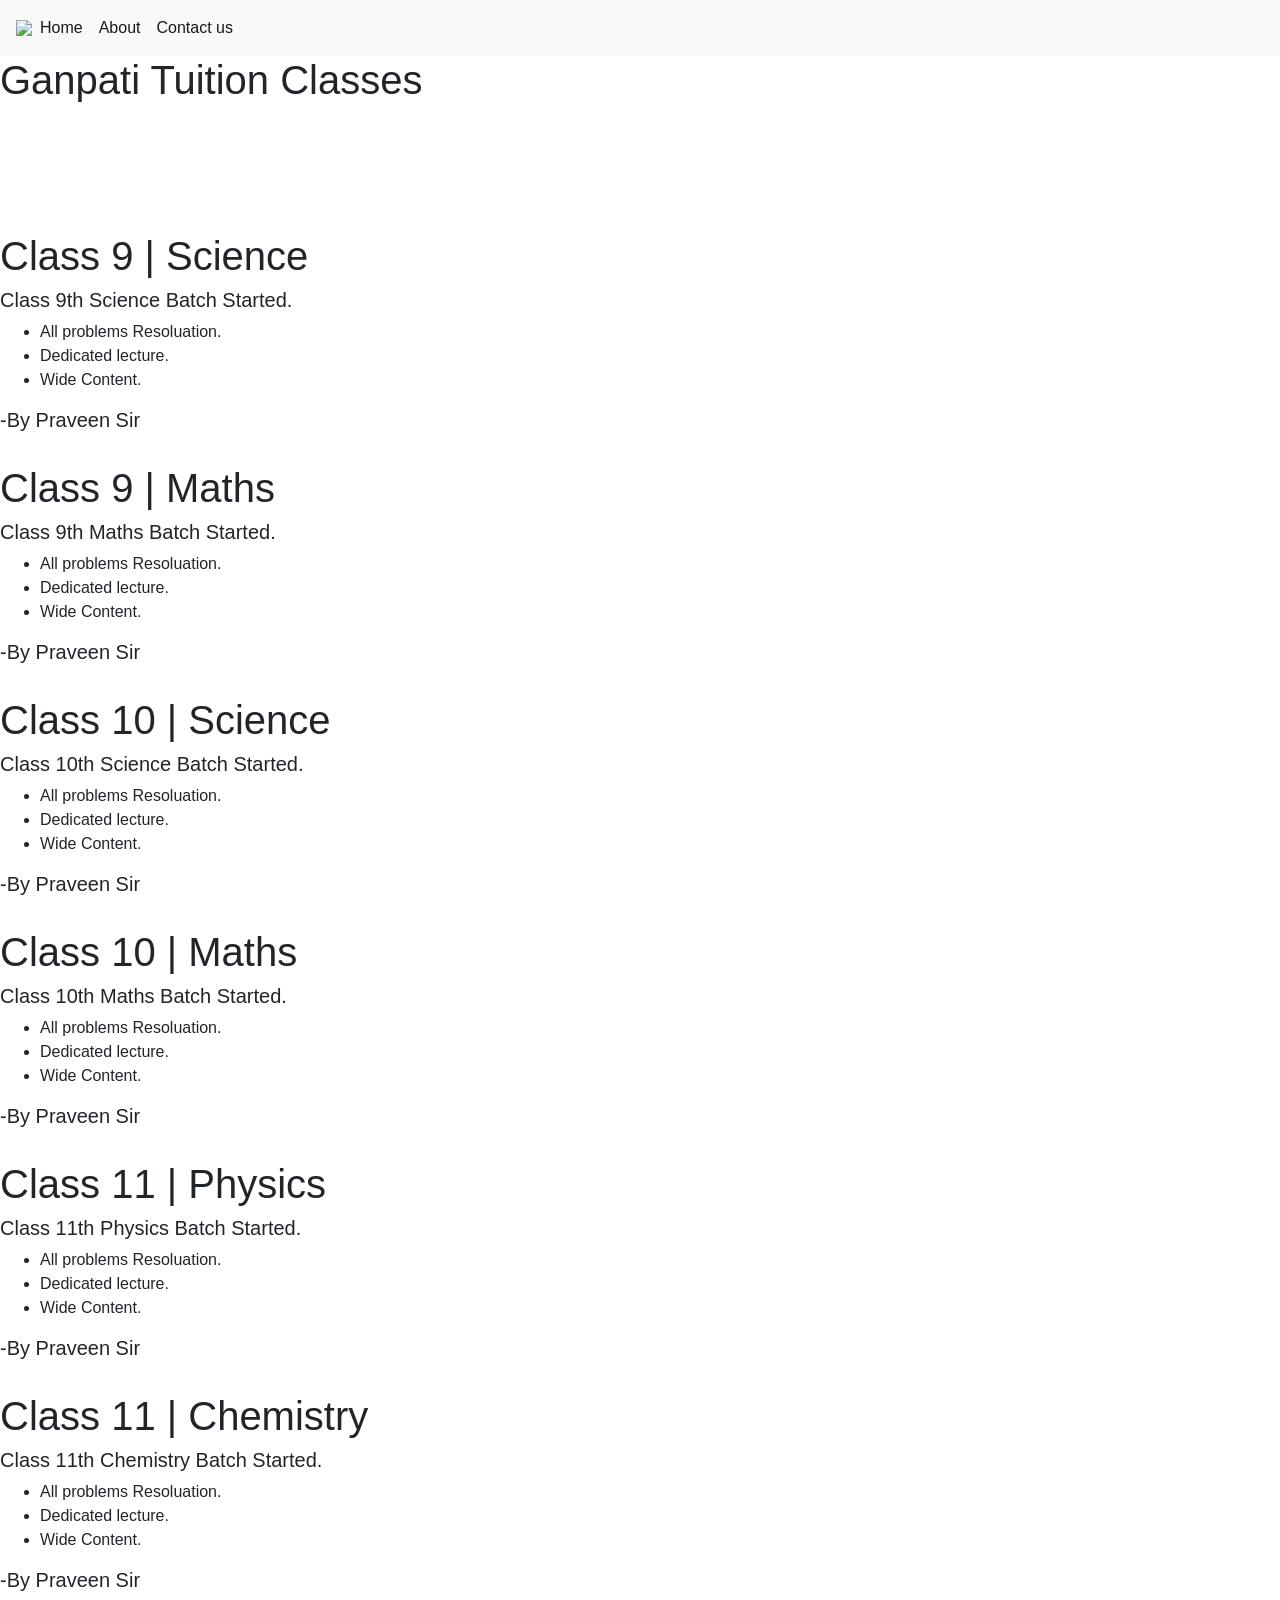
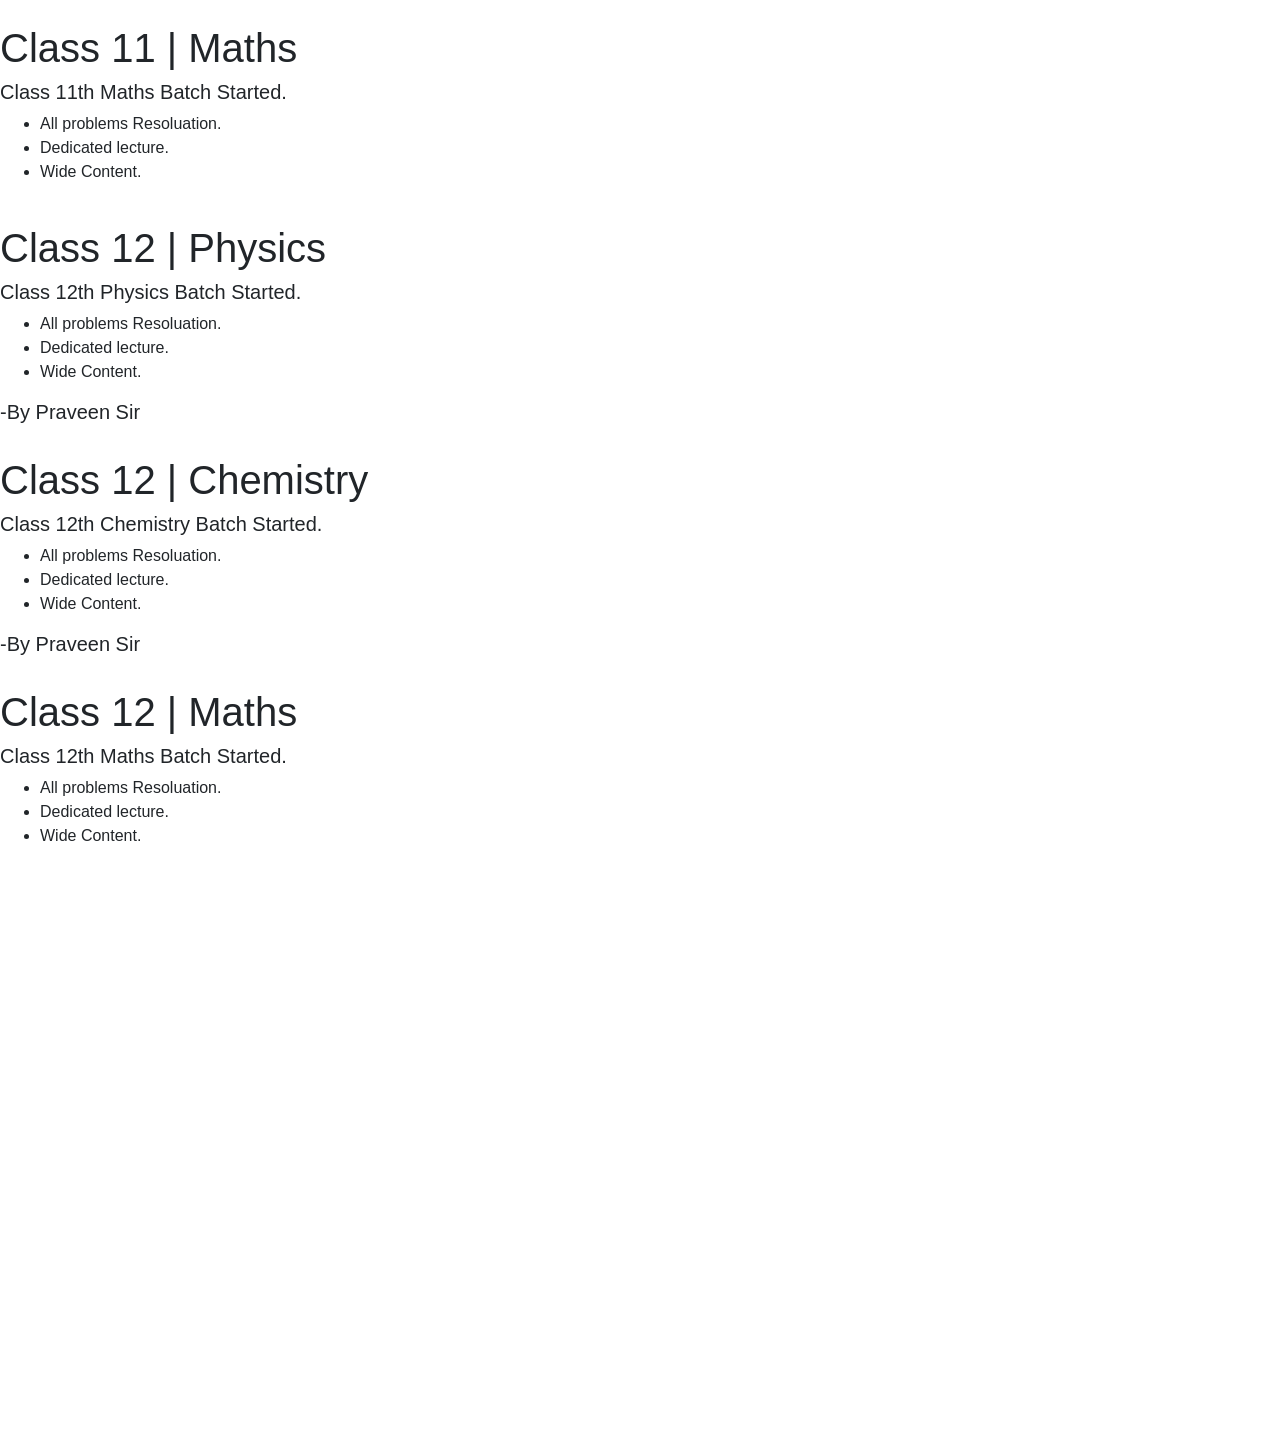
==== index.html @ 8616e1a4 "Create index.html Ganpati tuition classes website" ====
<!DOCTYPE html>
<html lang="en">

<head>
  <meta charset="UTF-8">
  <meta name="viewport" content="width=device-width, initial-scale=1.0">
  <title>Ganpati Tution Classes | Education Hub</title>
  <link rel="stylesheet" href="https://cdn.jsdelivr.net/npm/bootstrap@4.0.0/dist/css/bootstrap.min.css"
    integrity="sha384-Gn5384xqQ1aoWXA+058RXPxPg6fy4IWvTNh0E263XmFcJlSAwiGgFAW/dAiS6JXm" crossorigin="anonymous">
  <link rel="stylesheet" href="/css/index.css">

</head>

<body>
  <section>

    <nav class="navbar navbar-expand-lg navbar-light bg-light">
      <img id="logo" src="/images/logo.png">


      <div class="collapse navbar-collapse" id="navbarSupportedContent">
        <ul class="navbar-nav mr-auto">
          <li class="nav-item active ">
            <a class="nav-link" href="index.html">Home <span class="sr-only">(current)</span></a>
          </li>
          <li class="nav-item active">
            <a class="nav-link" href="index.html">About <span class="sr-only">(current)</span></a>
          </li>
          <li class="nav-item active">
            <a class="nav-link" href="index.html">Contact us <span class="sr-only">(current)</span></a>
          </li>
        </ul>


      </div>
    </nav>










    <section>

      <div class="post-container ">

        <div class="tut-post-container flex">
          
          <div class="tut-post-heading">
            <h1>Ganpati Tuition Classes</h1>
          </div>
        </div>

        <div class="tut-png-container flex">

          <div class="png">
            <img src="../images/tut-p4.png" alt="">
          </div>

          <div class="png">
            <img src="../images/tut-p2.png" alt="">
          </div>
          <div class="png">
            <img src="../images/tut-p3.png" alt="">
          </div>
          <div class="png">
            <img src="../images/tut-p4.png" alt="">
          </div>

        </div>


      </div>


    </section>










    <div>


      <section>

        <div class="Course-container">
          <div class="course-scroll">
            <div class="course">
              <div class="course-logo-container">
                <img class="course-logo" src="/images/9sci.png" alt="">
              </div>
              <div class="course-content-container">
                <div class="course-head">
                  <h1> Class 9 | Science</h1>
                </div>

                <div class="course-content">
                  <h5> Class 9th Science Batch Started. </h5>
                  <ul>
                    <li>All problems Resoluation. </li>
                    <li>Dedicated lecture.</li>
                    <li>Wide Content.</li>
                  </ul>
                  <h5>-By Praveen Sir</h5>
                </div>
              </div>

            </div>
            <div class="course">
              <div class="course-logo-container">
                <img class="course-logo" src="/images/math.png" alt="">
              </div>
              <div class="course-content-container">
                <div class="course-head">
                  <h1> Class 9 | Maths</h1>
                </div>

                <div class="course-content">
                  <h5> Class 9th Maths Batch Started. </h5>
                  <ul>
                    <li>All problems Resoluation. </li>
                    <li>Dedicated lecture.</li>
                    <li>Wide Content.</li>
                  </ul>
                  <h5>-By Praveen Sir</h5>
                </div>
              </div>
            </div>
            <div class="course">
              <div class="course-logo-container">
                <img class="course-logo" src="/images/9sci.png" alt="">
              </div>
              <div class="course-content-container">
                <div class="course-head">
                  <h1> Class 10 | Science</h1>
                </div>

                <div class="course-content">
                  <h5> Class 10th Science Batch Started. </h5>
                  <ul>
                    <li>All problems Resoluation. </li>
                    <li>Dedicated lecture.</li>
                    <li>Wide Content.</li>
                  </ul>
                  <h5>-By Praveen Sir</h5>
                </div>
              </div>
            </div>
            <div class="course">
              <div class="course-logo-container">
                <img class="course-logo" src="/images/math.png" alt="">
              </div>
              <div class="course-content-container">
                <div class="course-head">
                  <h1> Class 10 | Maths</h1>
                </div>

                <div class="course-content">
                  <h5> Class 10th Maths Batch Started. </h5>
                  <ul>
                    <li>All problems Resoluation. </li>
                    <li>Dedicated lecture.</li>
                    <li>Wide Content.</li>
                  </ul>
                  <h5>-By Praveen Sir</h5>
                </div>
              </div>
            </div>
            <div class="course">
              <div class="course-logo-container">
                <img class="course-logo" src="/images/phy.png" alt="">
              </div>
              <div class="course-content-container">
                <div class="course-head">
                  <h1> Class 11 | Physics</h1>
                </div>

                <div class="course-content">
                  <h5> Class 11th Physics Batch Started. </h5>
                  <ul>
                    <li>All problems Resoluation. </li>
                    <li>Dedicated lecture.</li>
                    <li>Wide Content.</li>
                  </ul>
                  <h5>-By Praveen Sir</h5>
                </div>
              </div>
            </div>
            <div class="course">
              <div class="course-logo-container">
                <img class="course-logo" src="/images/che.png" alt="">
              </div>
              <div class="course-content-container">
                <div class="course-head">
                  <h1> Class 11 | Chemistry</h1>
                </div>

                <div class="course-content">
                  <h5> Class 11th Chemistry Batch Started. </h5>
                  <ul>
                    <li>All problems Resoluation. </li>
                    <li>Dedicated lecture.</li>
                    <li>Wide Content.</li>
                  </ul>
                  <h5>-By Praveen Sir</h5>
                </div>
              </div>
            </div>
            <div class="course">
              <div class="course-logo-container">
                <img class="course-logo" src="/images/math.png" alt="">
              </div>
              <div class="course-content-container">
                <div class="course-head">
                  <h1> Class 11 | Maths</h1>
                </div>

                <div class="course-content">
                  <h5> Class 11th Maths Batch Started. </h5>
                  <ul>
                    <li>All problems Resoluation. </li>
                    <li>Dedicated lecture.</li>
                    <li>Wide Content.</li>
                  </ul>
                </div>
              </div>
            </div>
            <div class="course">
              <div class="course-logo-container">
                <img class="course-logo" src="/images/phy.png" alt="">
              </div>
              <div class="course-content-container">
                <div class="course-head">
                  <h1> Class 12 | Physics</h1>
                </div>

                <div class="course-content">
                  <h5> Class 12th Physics Batch Started. </h5>
                  <ul>
                    <li>All problems Resoluation. </li>
                    <li>Dedicated lecture.</li>
                    <li>Wide Content.</li>
                  </ul>
                  <h5>-By Praveen Sir</h5>
                </div>
              </div>
            </div>
            <div class="course">
              <div class="course-logo-container">
                <img class="course-logo" src="/images/che.png" alt="">
              </div>
              <div class="course-content-container">
                <div class="course-head">
                  <h1> Class 12 | Chemistry</h1>
                </div>

                <div class="course-content">
                  <h5> Class 12th Chemistry Batch Started. </h5>
                  <ul>
                    <li>All problems Resoluation. </li>
                    <li>Dedicated lecture.</li>
                    <li>Wide Content.</li>
                  </ul>
                  <h5>-By Praveen Sir</h5>
                </div>
              </div>
            </div>
            <div class="course">
              <div class="course-logo-container">
                <img class="course-logo" src="/images/math.png" alt="">
              </div>
              <div class="course-content-container">
                <div class="course-head">
                  <h1> Class 12 | Maths</h1>
                </div>

                <div class="course-content">
                  <h5> Class 12th Maths Batch Started. </h5>
                  <ul>
                    <li>All problems Resoluation. </li>
                    <li>Dedicated lecture.</li>
                    <li>Wide Content.</li>

                  </ul>
                </div>
              </div>
            </div>
          </div>
        </div>


    </div>


  </section>


  <section>
    <div class="Course-container">
      <iframe
        src="https://www.google.com/maps/embed?pb=!1m14!1m12!1m3!1d342.1554115849545!2d77.5441188988004!3d29.769930649371236!2m3!1f0!2f0!3f0!3m2!1i1024!2i768!4f13.1!5e1!3m2!1sen!2sin!4v1714476864567!5m2!1sen!2sin"
        style="border:0; width: 60vw; height: 45vw; margin: auto;" allowfullscreen="" loading="lazy"
        referrerpolicy="no-referrer-when-downgrade"></iframe>
    </div>
  </section>


</body>

</html>
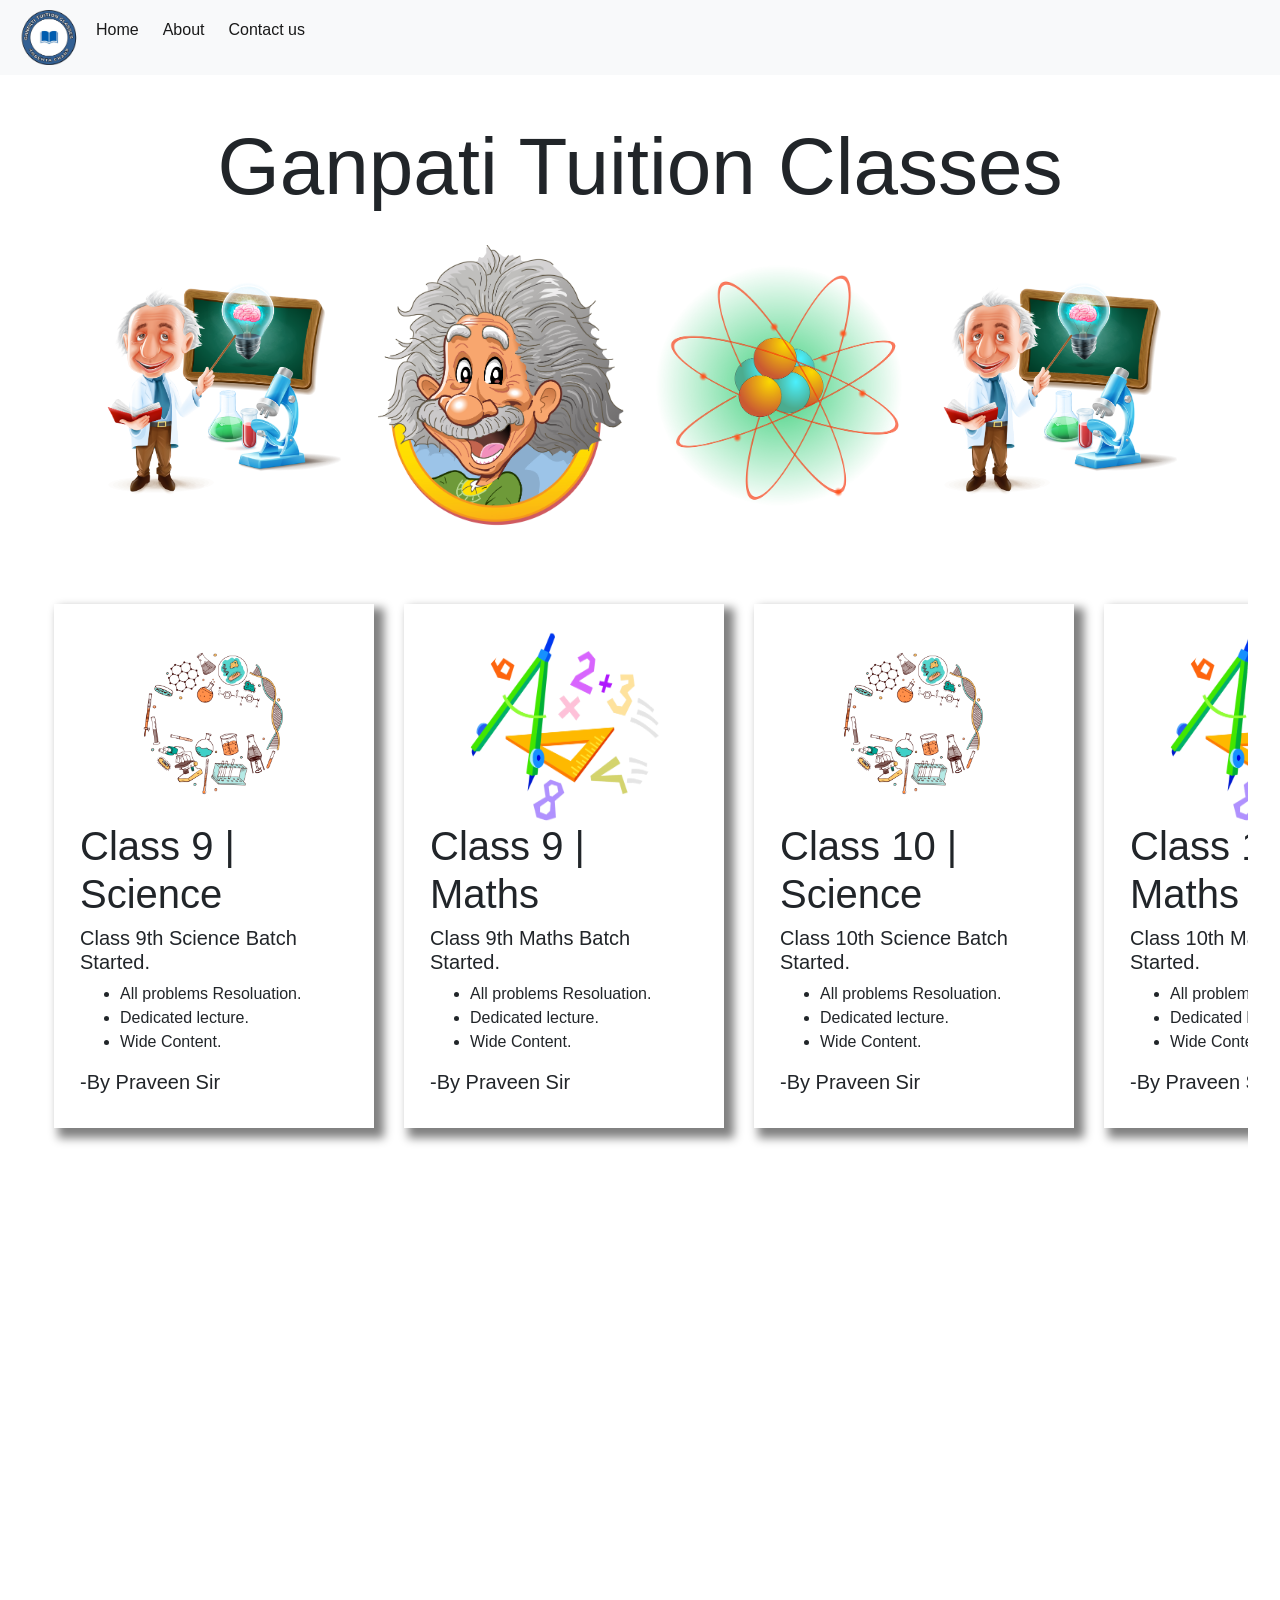
==== commit 0c9ca811: "Update index.html" ====
--- a/index.html
+++ b/index.html
@@ -15,11 +15,17 @@
   <section>
 
     <nav class="navbar navbar-expand-lg navbar-light bg-light">
-      <img id="logo" src="/images/logo.png">
+      
 
 
       <div class="collapse navbar-collapse" id="navbarSupportedContent">
         <ul class="navbar-nav mr-auto">
+
+    <li class="nav-item active ">
+<img id="logo" src="/images/logo.png">
+          </li>
+          
+          
           <li class="nav-item active ">
             <a class="nav-link" href="index.html">Home <span class="sr-only">(current)</span></a>
           </li>
--- a/css/index.css
+++ b/css/index.css
@@ -0,0 +1,130 @@
+#logo {
+
+    width: 60px;
+ 
+
+}
+
+.flex{
+    display: flex;
+}
+.nav-item {
+
+    margin: 2px 4px;
+   }
+
+.nav-link {
+    margin: 0;
+   
+}
+
+.nav-item:hover {
+    background-color: rgb(236, 233, 233);
+    border-radius: 8px;
+    box-shadow: 5px 2px 2px 2px rgb(212, 212, 212);
+    margin: 2px;
+    border-radius: 10px;
+    height: auto;
+
+
+}
+
+
+
+.Course-container {
+    display: flex;
+    margin: auto;
+    padding: 7px;
+    width: 95vw;
+   
+    overflow-x: hidden;
+    user-select: none;
+    box-shadow:  15px 0px 10px #ffffff;
+}
+.course {
+ 
+ 
+    min-width: 320px;
+    padding: 26px;
+    box-shadow: 7px 7px 9px 3px grey;
+    margin: 15px;
+    user-select: none;
+}
+.course-logo-container {
+   
+    display: flex;
+}
+.course-logo {
+    width: 12em;
+    
+    
+    border-radius: 50%;
+    height: 12em;
+    position: relative;
+    margin: auto;
+ 
+    align-items: center;
+
+
+}
+
+@keyframes scroll {
+	0% { transform: translateX(0); }
+    
+	100% { transform: translateX(calc(-250px * 8))}
+}
+.course-scroll {
+    animation: scroll 40s linear infinite ;
+    display: flex;
+    width: calc(250px * 14);
+}
+
+.post-container{
+    margin: 2.5vw auto;
+    padding: 7px 5px;
+    flex-direction: column;
+
+
+
+}
+
+
+.tut-post-container{
+
+    align-items: center;
+justify-content: center;  
+
+}
+.tut-post-heading{
+    
+    margin: 5px auto;
+      
+}
+.tut-post-heading h1 {
+     font-size:5em;   
+    
+}
+.tut-png-container{
+
+    width: 95vw;
+    overflow: hidden;
+    margin: auto;
+    align-items: center;
+    justify-content: center;
+   
+}
+.tut-png-sub-container{
+    width: fit-content;
+    margin: auto;
+}
+.png {
+   
+    margin: 0.5vw;
+    padding: 5px;
+}
+.png img{
+
+  
+    width: 20vw;
+    padding: 5px;
+}
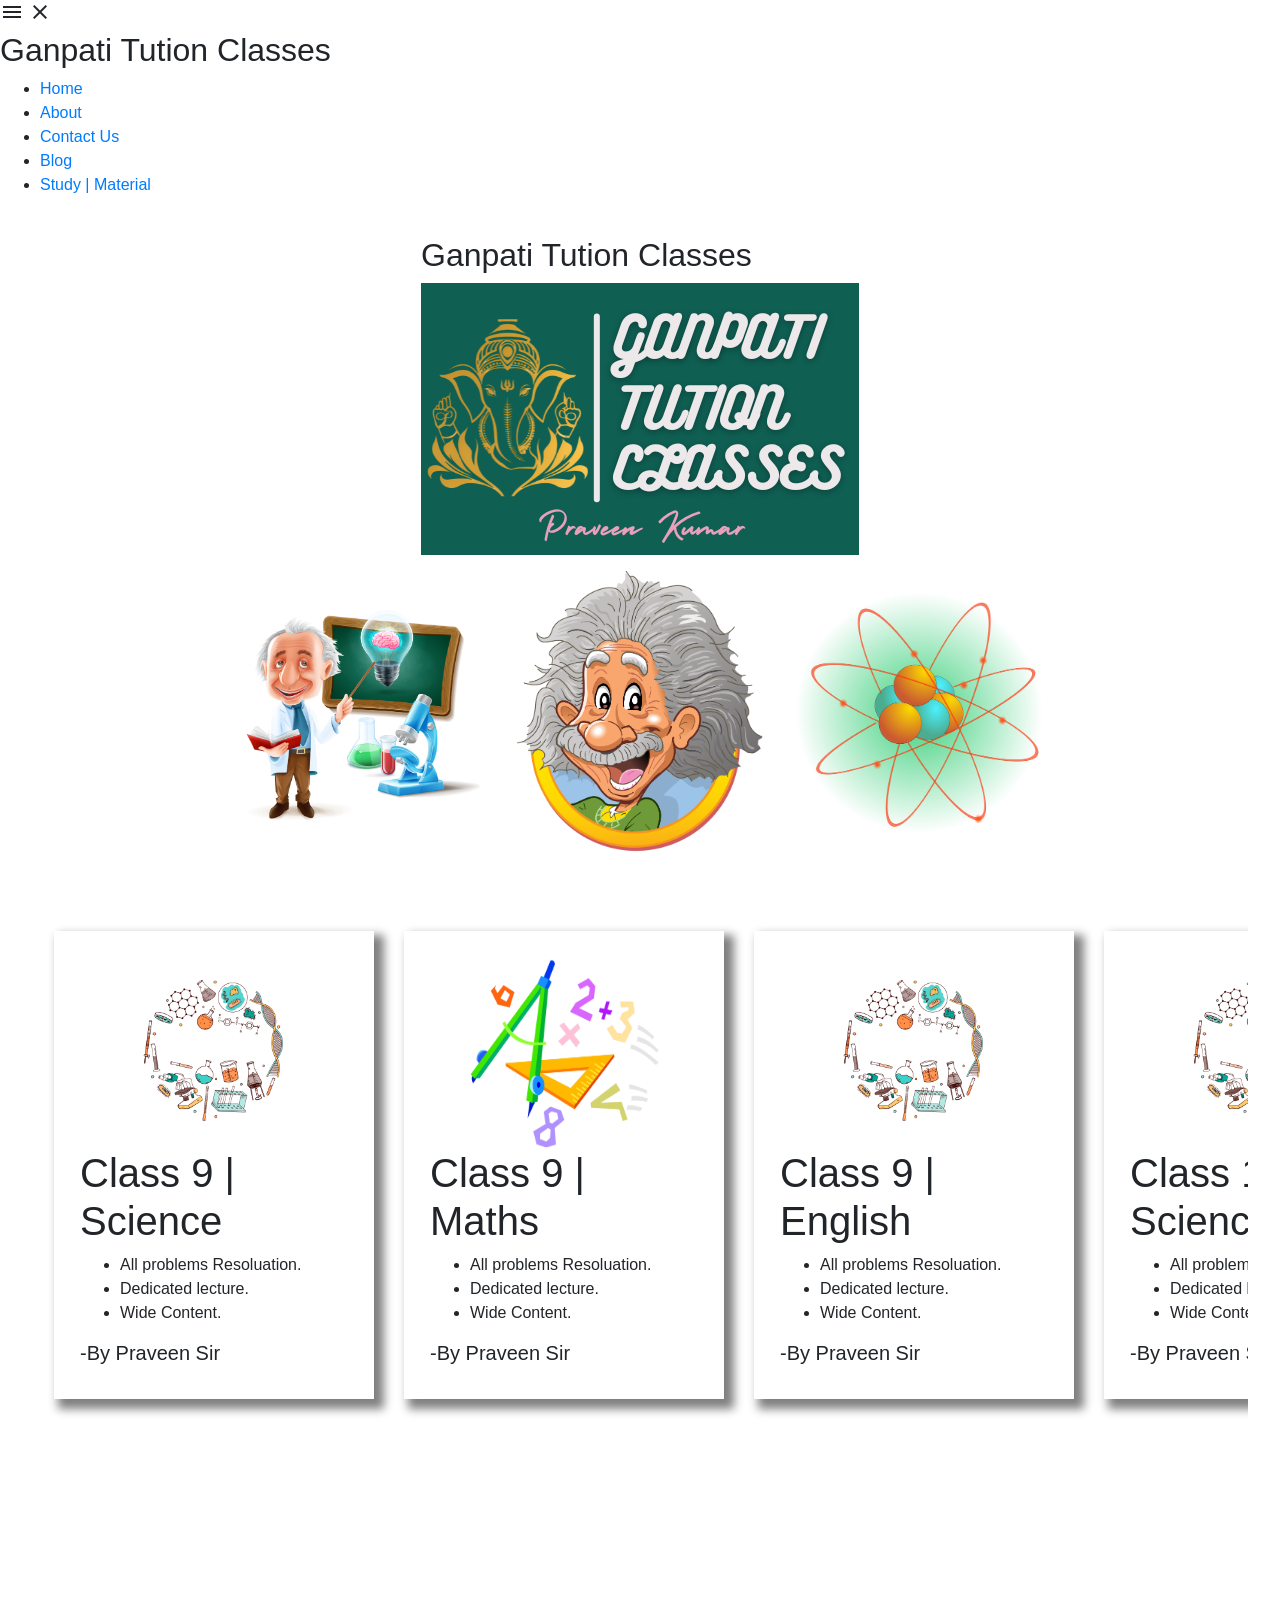
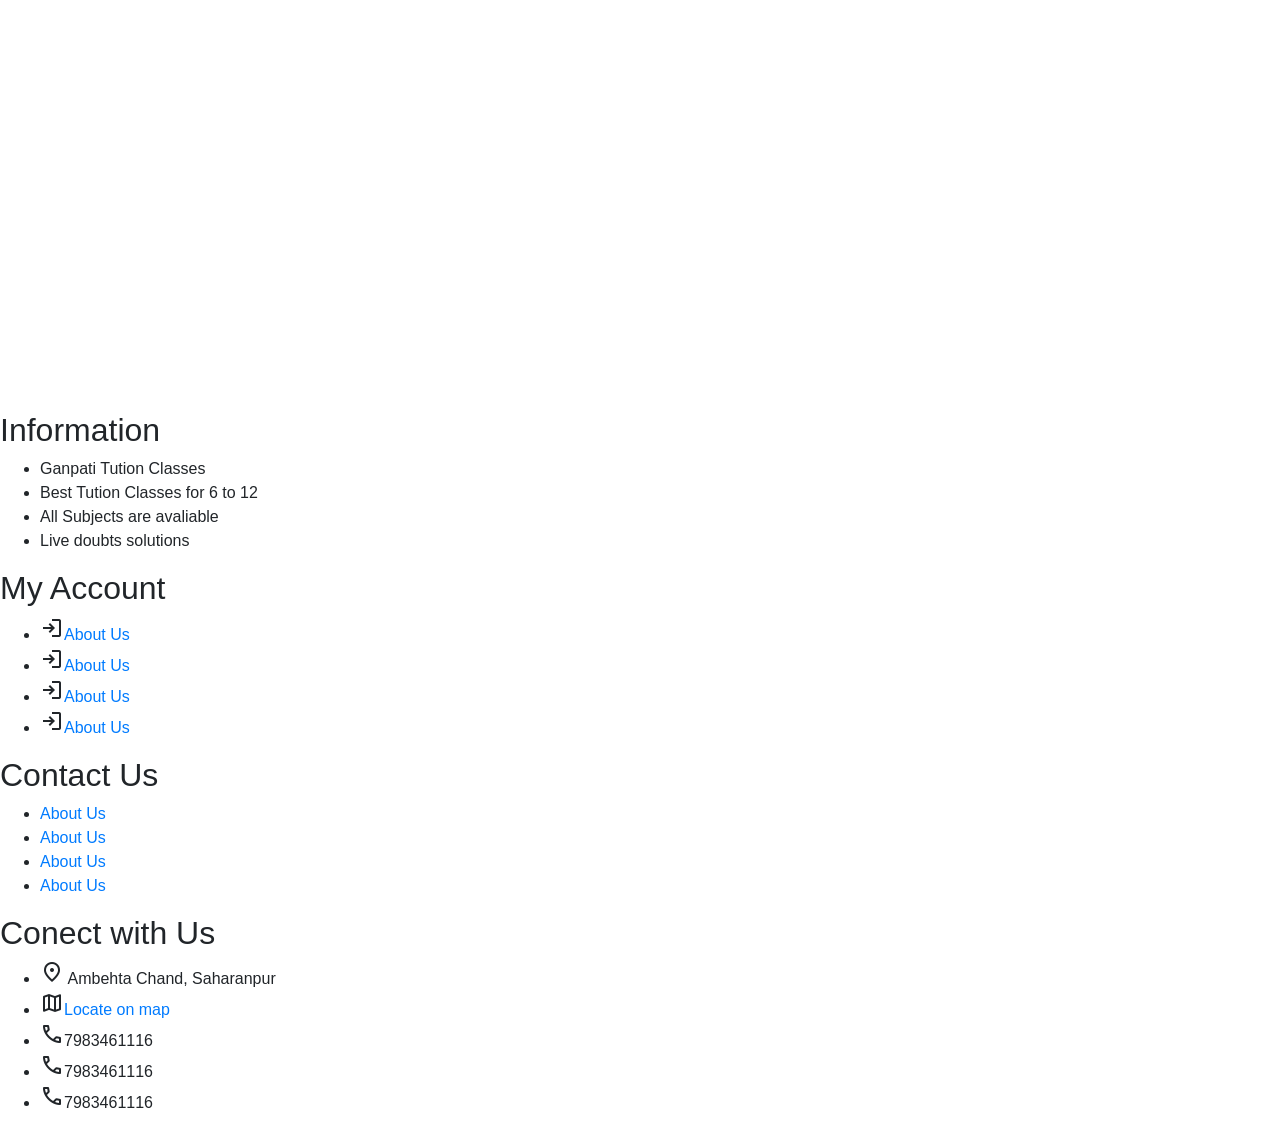
==== commit c86b75d5: "Update index.html" ====
--- a/index.html
+++ b/index.html
@@ -7,320 +7,480 @@
   <title>Ganpati Tution Classes | Education Hub</title>
   <link rel="stylesheet" href="https://cdn.jsdelivr.net/npm/bootstrap@4.0.0/dist/css/bootstrap.min.css"
     integrity="sha384-Gn5384xqQ1aoWXA+058RXPxPg6fy4IWvTNh0E263XmFcJlSAwiGgFAW/dAiS6JXm" crossorigin="anonymous">
+  <link href="https://fonts.googleapis.com/css2?family=Material+Symbols+Outlined" rel="stylesheet" />
+  <link rel="preconnect" href="https://fonts.googleapis.com">
+  <link rel="preconnect" href="https://fonts.gstatic.com" crossorigin>
+  <link
+    href="https://fonts.googleapis.com/css2?family=Merriweather:ital,wght@0,300;0,400;0,700;0,900;1,300;1,400;1,700;1,900&display=swap"
+    rel="stylesheet">
   <link rel="stylesheet" href="/css/index.css">
 
 </head>
 
 <body>
+
+
+
   <section>
-
-    <nav class="navbar navbar-expand-lg navbar-light bg-light">
-      
-
-
-      <div class="collapse navbar-collapse" id="navbarSupportedContent">
-        <ul class="navbar-nav mr-auto">
-
-    <li class="nav-item active ">
-<img id="logo" src="/images/logo.png">
-          </li>
-          
-          
-          <li class="nav-item active ">
-            <a class="nav-link" href="index.html">Home <span class="sr-only">(current)</span></a>
-          </li>
-          <li class="nav-item active">
-            <a class="nav-link" href="index.html">About <span class="sr-only">(current)</span></a>
-          </li>
-          <li class="nav-item active">
-            <a class="nav-link" href="index.html">Contact us <span class="sr-only">(current)</span></a>
-          </li>
+    <span class="material-symbols-outlined" id="menu-btn" onclick="menu_btn_action()"> menu </span>
+    <span class="material-symbols-outlined" id="close-btn" onclick="close_btn_action()"> close </span>
+
+    <nav id="nav-bar">
+      <div id="upper-nav">
+        <h2> Ganpati Tution Classes </h2>
+      </div>
+      <div id="lower-nav">
+        <ul class="nav-list">
+          <li class="li"><a href="#"> Home </a> </li>
+          <li class="li"><a href="Main.html"> About</a> </li>
+          <li class="li"><a href="Main.html"> Contact Us</a> </li>
+          <li class="li"><a href="../php files/login.php"> Blog</a> </li>
+          <li class="li"><a href="../php files/registration.php"> Study | Material</a> </li>
         </ul>
-
-
-      </div>
+      </div>
+
     </nav>
-
-
-
-
-
-
-
-
-
-
-    <section>
-
-      <div class="post-container ">
-
-        <div class="tut-post-container flex">
-          
-          <div class="tut-post-heading">
-            <h1>Ganpati Tuition Classes</h1>
-          </div>
-        </div>
-
-        <div class="tut-png-container flex">
-
-          <div class="png">
-            <img src="../images/tut-p4.png" alt="">
-          </div>
-
-          <div class="png">
-            <img src="../images/tut-p2.png" alt="">
-          </div>
-          <div class="png">
-            <img src="../images/tut-p3.png" alt="">
-          </div>
-          <div class="png">
-            <img src="../images/tut-p4.png" alt="">
-          </div>
-
-        </div>
-
-
-      </div>
-
-
-    </section>
-
-
-
-
-
-
-
-
-
-
-    <div>
-
-
-      <section>
-
-        <div class="Course-container">
-          <div class="course-scroll">
-            <div class="course">
-              <div class="course-logo-container">
-                <img class="course-logo" src="/images/9sci.png" alt="">
-              </div>
-              <div class="course-content-container">
-                <div class="course-head">
-                  <h1> Class 9 | Science</h1>
-                </div>
-
-                <div class="course-content">
-                  <h5> Class 9th Science Batch Started. </h5>
-                  <ul>
-                    <li>All problems Resoluation. </li>
-                    <li>Dedicated lecture.</li>
-                    <li>Wide Content.</li>
-                  </ul>
-                  <h5>-By Praveen Sir</h5>
-                </div>
-              </div>
-
-            </div>
-            <div class="course">
-              <div class="course-logo-container">
-                <img class="course-logo" src="/images/math.png" alt="">
-              </div>
-              <div class="course-content-container">
-                <div class="course-head">
-                  <h1> Class 9 | Maths</h1>
-                </div>
-
-                <div class="course-content">
-                  <h5> Class 9th Maths Batch Started. </h5>
-                  <ul>
-                    <li>All problems Resoluation. </li>
-                    <li>Dedicated lecture.</li>
-                    <li>Wide Content.</li>
-                  </ul>
-                  <h5>-By Praveen Sir</h5>
-                </div>
-              </div>
-            </div>
-            <div class="course">
-              <div class="course-logo-container">
-                <img class="course-logo" src="/images/9sci.png" alt="">
-              </div>
-              <div class="course-content-container">
-                <div class="course-head">
-                  <h1> Class 10 | Science</h1>
-                </div>
-
-                <div class="course-content">
-                  <h5> Class 10th Science Batch Started. </h5>
-                  <ul>
-                    <li>All problems Resoluation. </li>
-                    <li>Dedicated lecture.</li>
-                    <li>Wide Content.</li>
-                  </ul>
-                  <h5>-By Praveen Sir</h5>
-                </div>
-              </div>
-            </div>
-            <div class="course">
-              <div class="course-logo-container">
-                <img class="course-logo" src="/images/math.png" alt="">
-              </div>
-              <div class="course-content-container">
-                <div class="course-head">
-                  <h1> Class 10 | Maths</h1>
-                </div>
-
-                <div class="course-content">
-                  <h5> Class 10th Maths Batch Started. </h5>
-                  <ul>
-                    <li>All problems Resoluation. </li>
-                    <li>Dedicated lecture.</li>
-                    <li>Wide Content.</li>
-                  </ul>
-                  <h5>-By Praveen Sir</h5>
-                </div>
-              </div>
-            </div>
-            <div class="course">
-              <div class="course-logo-container">
-                <img class="course-logo" src="/images/phy.png" alt="">
-              </div>
-              <div class="course-content-container">
-                <div class="course-head">
-                  <h1> Class 11 | Physics</h1>
-                </div>
-
-                <div class="course-content">
-                  <h5> Class 11th Physics Batch Started. </h5>
-                  <ul>
-                    <li>All problems Resoluation. </li>
-                    <li>Dedicated lecture.</li>
-                    <li>Wide Content.</li>
-                  </ul>
-                  <h5>-By Praveen Sir</h5>
-                </div>
-              </div>
-            </div>
-            <div class="course">
-              <div class="course-logo-container">
-                <img class="course-logo" src="/images/che.png" alt="">
-              </div>
-              <div class="course-content-container">
-                <div class="course-head">
-                  <h1> Class 11 | Chemistry</h1>
-                </div>
-
-                <div class="course-content">
-                  <h5> Class 11th Chemistry Batch Started. </h5>
-                  <ul>
-                    <li>All problems Resoluation. </li>
-                    <li>Dedicated lecture.</li>
-                    <li>Wide Content.</li>
-                  </ul>
-                  <h5>-By Praveen Sir</h5>
-                </div>
-              </div>
-            </div>
-            <div class="course">
-              <div class="course-logo-container">
-                <img class="course-logo" src="/images/math.png" alt="">
-              </div>
-              <div class="course-content-container">
-                <div class="course-head">
-                  <h1> Class 11 | Maths</h1>
-                </div>
-
-                <div class="course-content">
-                  <h5> Class 11th Maths Batch Started. </h5>
-                  <ul>
-                    <li>All problems Resoluation. </li>
-                    <li>Dedicated lecture.</li>
-                    <li>Wide Content.</li>
-                  </ul>
-                </div>
-              </div>
-            </div>
-            <div class="course">
-              <div class="course-logo-container">
-                <img class="course-logo" src="/images/phy.png" alt="">
-              </div>
-              <div class="course-content-container">
-                <div class="course-head">
-                  <h1> Class 12 | Physics</h1>
-                </div>
-
-                <div class="course-content">
-                  <h5> Class 12th Physics Batch Started. </h5>
-                  <ul>
-                    <li>All problems Resoluation. </li>
-                    <li>Dedicated lecture.</li>
-                    <li>Wide Content.</li>
-                  </ul>
-                  <h5>-By Praveen Sir</h5>
-                </div>
-              </div>
-            </div>
-            <div class="course">
-              <div class="course-logo-container">
-                <img class="course-logo" src="/images/che.png" alt="">
-              </div>
-              <div class="course-content-container">
-                <div class="course-head">
-                  <h1> Class 12 | Chemistry</h1>
-                </div>
-
-                <div class="course-content">
-                  <h5> Class 12th Chemistry Batch Started. </h5>
-                  <ul>
-                    <li>All problems Resoluation. </li>
-                    <li>Dedicated lecture.</li>
-                    <li>Wide Content.</li>
-                  </ul>
-                  <h5>-By Praveen Sir</h5>
-                </div>
-              </div>
-            </div>
-            <div class="course">
-              <div class="course-logo-container">
-                <img class="course-logo" src="/images/math.png" alt="">
-              </div>
-              <div class="course-content-container">
-                <div class="course-head">
-                  <h1> Class 12 | Maths</h1>
-                </div>
-
-                <div class="course-content">
-                  <h5> Class 12th Maths Batch Started. </h5>
-                  <ul>
-                    <li>All problems Resoluation. </li>
-                    <li>Dedicated lecture.</li>
-                    <li>Wide Content.</li>
-
-                  </ul>
-                </div>
-              </div>
-            </div>
-          </div>
-        </div>
+  </section>
+
+
+  <section>
+
+    <div class="post-container ">
+
+      <div class="tut-post-container flex">
+
+        <div id="ban-heading">
+          <h2>Ganpati Tution Classes</h2>
+          <img src="images/gtcl.png" alt="">
+
+        </div>
+
+      </div>
+
+      <div class="tut-png-container flex">
+
+        <div class="png">
+          <img src="../images/tut-p4.png" alt="">
+        </div>
+
+        <div class="png">
+          <img src="../images/tut-p2.png" alt="">
+        </div>
+        <div class="png">
+          <img src="../images/tut-p3.png" alt="">
+        </div>
+
+
+      </div>
 
 
     </div>
 
 
   </section>
+
+
+
+
+
+
+  <section>
+
+    <div class="Course-container">
+      <div class="course-scroll">
+        <div class="course">
+          <div class="course-logo-container">
+            <img class="course-logo" src="/images/9sci.png" alt="">
+          </div>
+          <div class="course-content-container">
+            <div class="course-head">
+              <h1> Class 9 | Science</h1>
+            </div>
+
+            <div class="course-content">
+              
+              <ul class="course-topic-list">
+                <li>All problems Resoluation. </li>
+                <li>Dedicated lecture.</li>
+                <li>Wide Content.</li>
+              </ul>
+              <h5>-By Praveen Sir</h5>
+            </div>
+          </div>
+
+        </div>
+        <div class="course">
+          <div class="course-logo-container">
+            <img class="course-logo" src="/images/math.png" alt="">
+          </div>
+          <div class="course-content-container">
+            <div class="course-head">
+              <h1> Class 9 | Maths</h1>
+            </div>
+
+            <div class="course-content">
+              
+              <ul class="course-topic-list">
+                <li>All problems Resoluation. </li>
+                <li>Dedicated lecture.</li>
+                <li>Wide Content.</li>
+              </ul>
+              <h5>-By Praveen Sir</h5>
+            </div>
+          </div>
+        </div>
+        <div class="course">
+          <div class="course-logo-container">
+            <img class="course-logo" src="/images/9sci.png" alt="">
+          </div>
+          <div class="course-content-container">
+            <div class="course-head">
+              <h1> Class 9 | English</h1>
+            </div>
+
+            <div class="course-content">
+              
+              <ul class="course-topic-list">
+                <li>All problems Resoluation. </li>
+                <li>Dedicated lecture.</li>
+                <li>Wide Content.</li>
+              </ul>
+              <h5>-By Praveen Sir</h5>
+            </div>
+          </div>
+
+        </div>
+        <div class="course">
+          <div class="course-logo-container">
+            <img class="course-logo" src="/images/9sci.png" alt="">
+          </div>
+          <div class="course-content-container">
+            <div class="course-head">
+              <h1> Class 10 | Science</h1>
+            </div>
+
+            <div class="course-content">
+              
+              <ul class="course-topic-list">
+                <li>All problems Resoluation. </li>
+                <li>Dedicated lecture.</li>
+                <li>Wide Content.</li>
+              </ul>
+              <h5>-By Praveen Sir</h5>
+            </div>
+          </div>
+        </div>
+        <div class="course">
+          <div class="course-logo-container">
+            <img class="course-logo" src="/images/math.png" alt="">
+          </div>
+          <div class="course-content-container">
+            <div class="course-head">
+              <h1> Class 10 | Maths</h1>
+            </div>
+
+            <div class="course-content">
+             
+              <ul class="course-topic-list">
+                <li>All problems Resoluation. </li>
+                <li>Dedicated lecture.</li>
+                <li>Wide Content.</li>
+              </ul>
+              <h5>-By Praveen Sir</h5>
+            </div>
+          </div>
+        </div>
+        <div class="course">
+          <div class="course-logo-container">
+            <img class="course-logo" src="/images/math.png" alt="">
+          </div>
+          <div class="course-content-container">
+            <div class="course-head">
+              <h1> Class 10 | English</h1>
+            </div>
+
+            <div class="course-content">
+             
+              <ul class="course-topic-list">
+                <li>All problems Resoluation. </li>
+                <li>Dedicated lecture.</li>
+                <li>Wide Content.</li>
+              </ul>
+              <h5>-By Praveen Sir</h5>
+            </div>
+          </div>
+        </div>
+        <div class="course">
+          <div class="course-logo-container">
+            <img class="course-logo" src="/images/phy.png" alt="">
+          </div>
+          <div class="course-content-container">
+            <div class="course-head">
+              <h1> Class 11 | Physics</h1>
+            </div>
+
+            <div class="course-content">
+             
+              <ul class="course-topic-list">
+                <li>All problems Resoluation. </li>
+                <li>Dedicated lecture.</li>
+                <li>Wide Content.</li>
+              </ul>
+              <h5>-By Praveen Sir</h5>
+            </div>
+          </div>
+        </div>
+        <div class="course">
+          <div class="course-logo-container">
+            <img class="course-logo" src="/images/che.png" alt="">
+          </div>
+          <div class="course-content-container">
+            <div class="course-head">
+              <h1> Class 11 | Chemistry</h1>
+            </div>
+
+            <div class="course-content">
+            
+              <ul class="course-topic-list">
+                <li>All problems Resoluation. </li>
+                <li>Dedicated lecture.</li>
+                <li>Wide Content.</li>
+              </ul>
+              <h5>-By Praveen Sir</h5>
+            </div>
+          </div>
+        </div>
+        <div class="course">
+          <div class="course-logo-container">
+            <img class="course-logo" src="/images/math.png" alt="">
+          </div>
+          <div class="course-content-container">
+            <div class="course-head">
+              <h1> Class 11 | Maths</h1>
+            </div>
+
+            <div class="course-content">
+              
+              <ul class="course-topic-list">
+                <li>All problems Resoluation. </li>
+                <li>Dedicated lecture.</li>
+                <li>Wide Content.</li>
+              </ul>
+            </div>
+          </div>
+        </div>
+        <div class="course">
+          <div class="course-logo-container">
+            <img class="course-logo" src="/images/phy.png" alt="">
+          </div>
+          <div class="course-content-container">
+            <div class="course-head">
+              <h1> Class 12 | Physics</h1>
+            </div>
+
+            <div class="course-content">
+           
+              <ul class="course-topic-list">
+                <li>All problems Resoluation. </li>
+                <li>Dedicated lecture.</li>
+                <li>Wide Content.</li>
+              </ul>
+              <h5>-By Praveen Sir</h5>
+            </div>
+          </div>
+        </div>
+        <div class="course">
+          <div class="course-logo-container">
+            <img class="course-logo" src="/images/che.png" alt="">
+          </div>
+          <div class="course-content-container">
+            <div class="course-head">
+              <h1> Class 12 | Chemistry</h1>
+            </div>
+
+            <div class="course-content">
+             
+              <ul class="course-topic-list">
+                <li>All problems Resoluation. </li>
+                <li>Dedicated lecture.</li>
+                <li>Wide Content.</li>
+              </ul>
+              <h5>-By Praveen Sir</h5>
+            </div>
+          </div>
+        </div>        
+        <div class="course">
+          <div class="course-logo-container">
+            <img class="course-logo" src="/images/math.png" alt="">
+          </div>
+          <div class="course-content-container">
+            <div class="course-head">
+              <h1> Class 12 | Maths</h1>
+            </div>
+
+            <div class="course-content">
+           
+              <ul class="course-topic-list">
+                <li>All problems Resoluation. </li>
+                <li>Dedicated lecture.</li>
+                <li>Wide Content.</li>
+
+              </ul>
+            </div>
+          </div>
+        </div>
+      </div>
+    </div>
+
+
+  </section>
+
 
 
   <section>
     <div class="Course-container">
       <iframe
         src="https://www.google.com/maps/embed?pb=!1m14!1m12!1m3!1d342.1554115849545!2d77.5441188988004!3d29.769930649371236!2m3!1f0!2f0!3f0!3m2!1i1024!2i768!4f13.1!5e1!3m2!1sen!2sin!4v1714476864567!5m2!1sen!2sin"
-        style="border:0; width: 60vw; height: 45vw; margin: auto;" allowfullscreen="" loading="lazy"
+        style="border:0; width: 95vw; height: 45vw; margin: auto;" allowfullscreen="" loading="lazy"
         referrerpolicy="no-referrer-when-downgrade"></iframe>
     </div>
   </section>
 
 
+
+  <footer>
+    <div class="footer-container">
+
+      <div class="Sub-d">
+        <h2>Information</h2>
+        <div class="footer-desc">
+          <ul>
+            <li><span>Ganpati Tution Classes</span></li>
+            <li><span>Best Tution Classes for 6 to 12</span></li>
+            <li><span>All Subjects are avaliable</span></li>
+            <li><span>Live doubts solutions</span></li>
+
+          </ul>
+
+
+        </div>
+      </div>
+
+      <div class="Sub-d">
+        <h2>My Account</h2>
+        <div class="footer-desc">
+          <ul>
+            <li><span class="material-symbols-outlined">login</span><a href="Main.html">About Us</a></li>
+            <li><span class="material-symbols-outlined">login</span><a href="Main.html">About Us</a></li>
+            <li><span class="material-symbols-outlined">login</span><a href="Main.html">About Us</a></li>
+            <li><span class="material-symbols-outlined">login</span><a href="Main.html">About Us</a></li>
+
+          </ul>
+        </div>
+      </div>
+      <div class="Sub-d">
+        <h2>Contact Us</h2>
+        <div class="footer-desc">
+          <ul>
+            <li><a href="Main.html">About Us</a></li>
+            <li><a href="Main.html">About Us</a></li>
+            <li><a href="Main.html">About Us</a></li>
+            <li><a href="Main.html">About Us</a></li>
+
+          </ul>
+        </div>
+      </div>
+      <div class="Sub-d">
+        <h2>Conect with Us</h2>
+        <div class="footer-desc">
+          <ul>
+            <li><span class="material-symbols-outlined">location_on</span><span> Ambehta Chand, Saharanpur</span></li>
+            <li><span class="material-symbols-outlined">map</span><a href="Main.html">Locate on map</a></li>
+            <li><span class="material-symbols-outlined">call</span><span>7983461116</span></li>
+            <li><span class="material-symbols-outlined">call</span><span>7983461116</span></li>
+            <li><span class="material-symbols-outlined">call</span><span>7983461116</span></li>
+
+
+          </ul>
+        </div>
+      </div>
+
+    </div>
+  </footer>
+
+
+  <script>
+
+    var menu_btn = document.getElementById('menu-btn');
+    var close_btn = document.getElementById('close-btn');
+
+    var nav = document.getElementById('nav-bar');
+    var upper_nav = document.getElementById('upper-nav');
+    var lower_nav = document.getElementById('lower-nav')
+
+
+
+
+    function menu_btn_action() {
+      const nav_pro = nav.getBoundingClientRect();
+      const nav_width = nav_pro.width;
+
+
+      console.log("menu btn clicked");
+      console.log(nav_width);
+
+      if (nav_width < 600) {
+
+        upper_nav.style.display = "flex";
+        lower_nav.style.display = "flex";
+        upper_nav.style.zIndex = "1";
+        lower_nav.style.zIndex = "-1";
+
+        menu_btn.style.display = "none";
+        close_btn.style.display = "block";
+
+        visible = false;
+        console.log("visible");
+
+      }
+    }
+
+
+    function close_btn_action() {
+      const nav_pro = nav.getBoundingClientRect();
+      const nav_width = nav_pro.width;
+
+
+      console.log("close btn clicked");
+      console.log(nav_width);
+
+      if (nav_width < 600) {
+
+        upper_nav.style.display = "flex";
+        lower_nav.style.display = "none";
+        upper_nav.style.zIndex = "1";
+        lower_nav.style.zIndex = "1";
+
+        close_btn.style.display = "none";
+        menu_btn.style.display = "block";
+
+
+        visible = true;
+        console.log("visible");
+
+      }
+    }
+
+
+
+
+
+
+
+
+  </script>
+
+
 </body>
 
 </html>
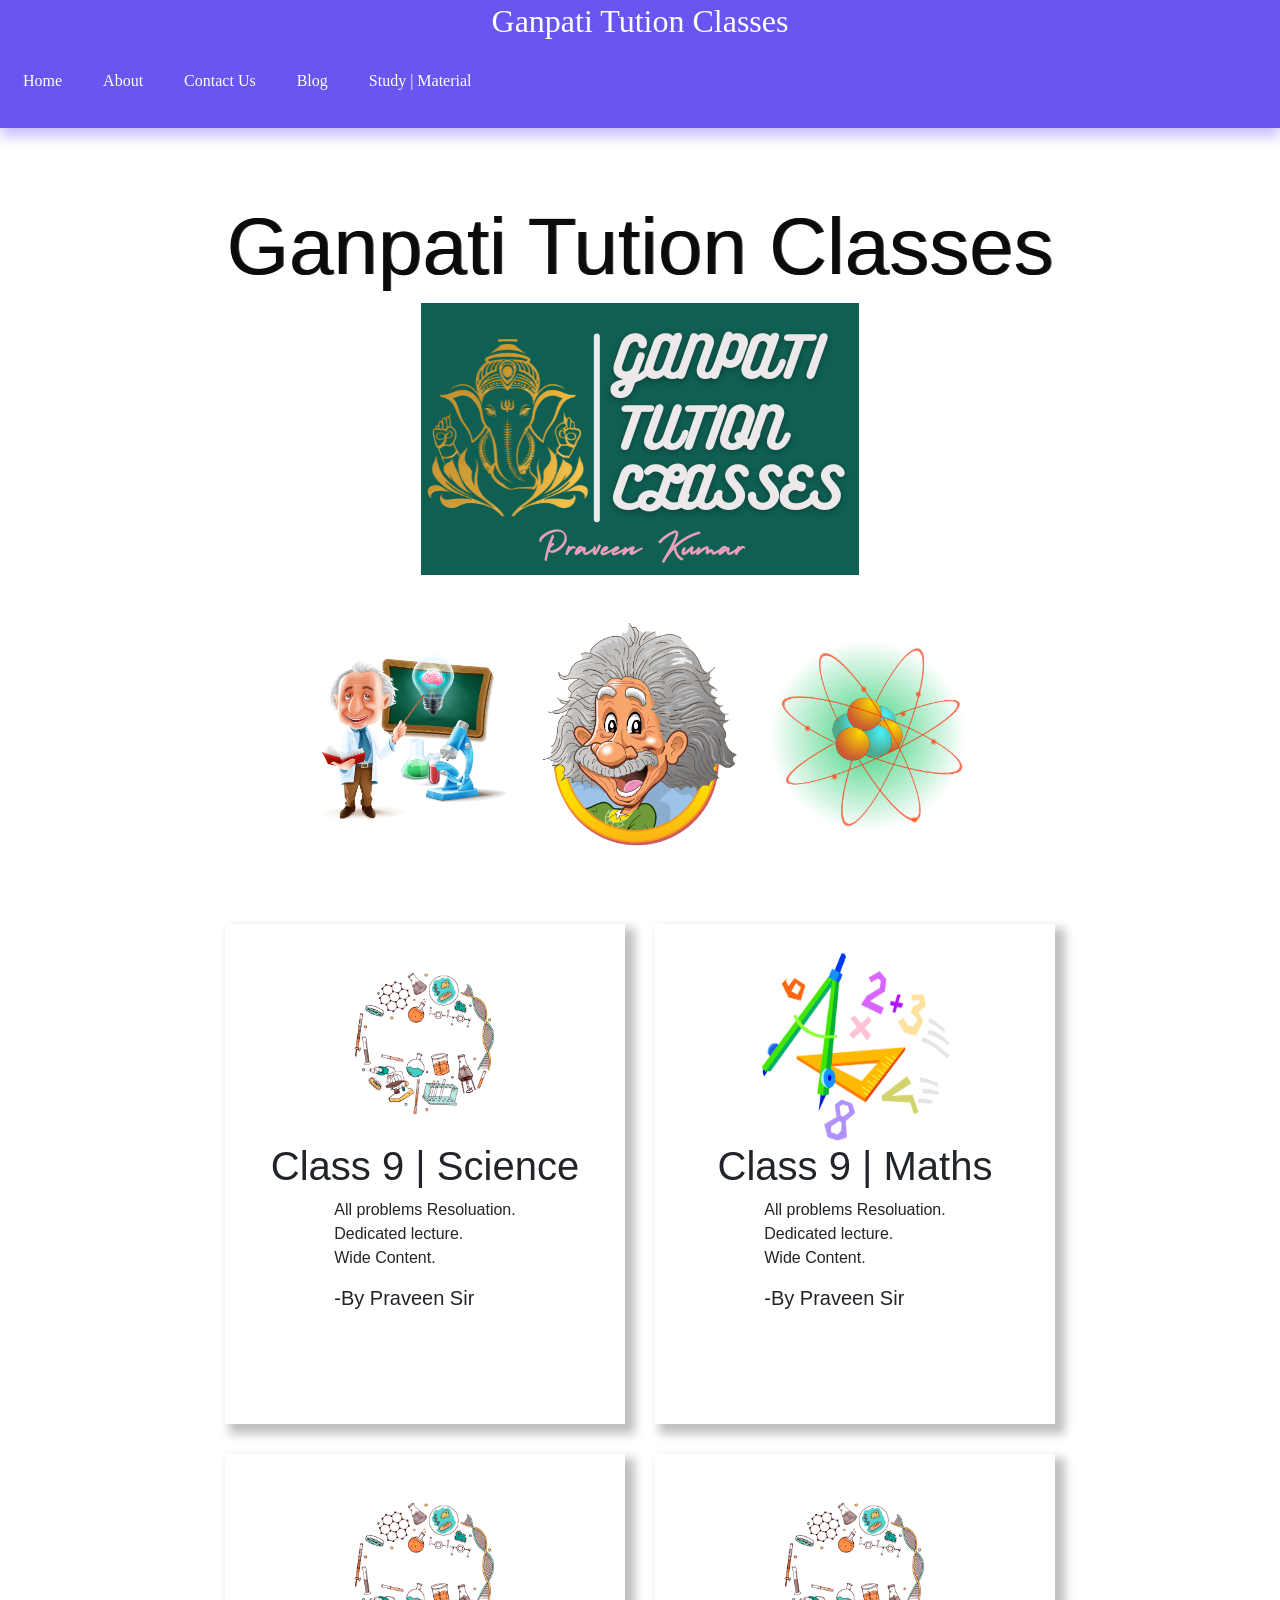
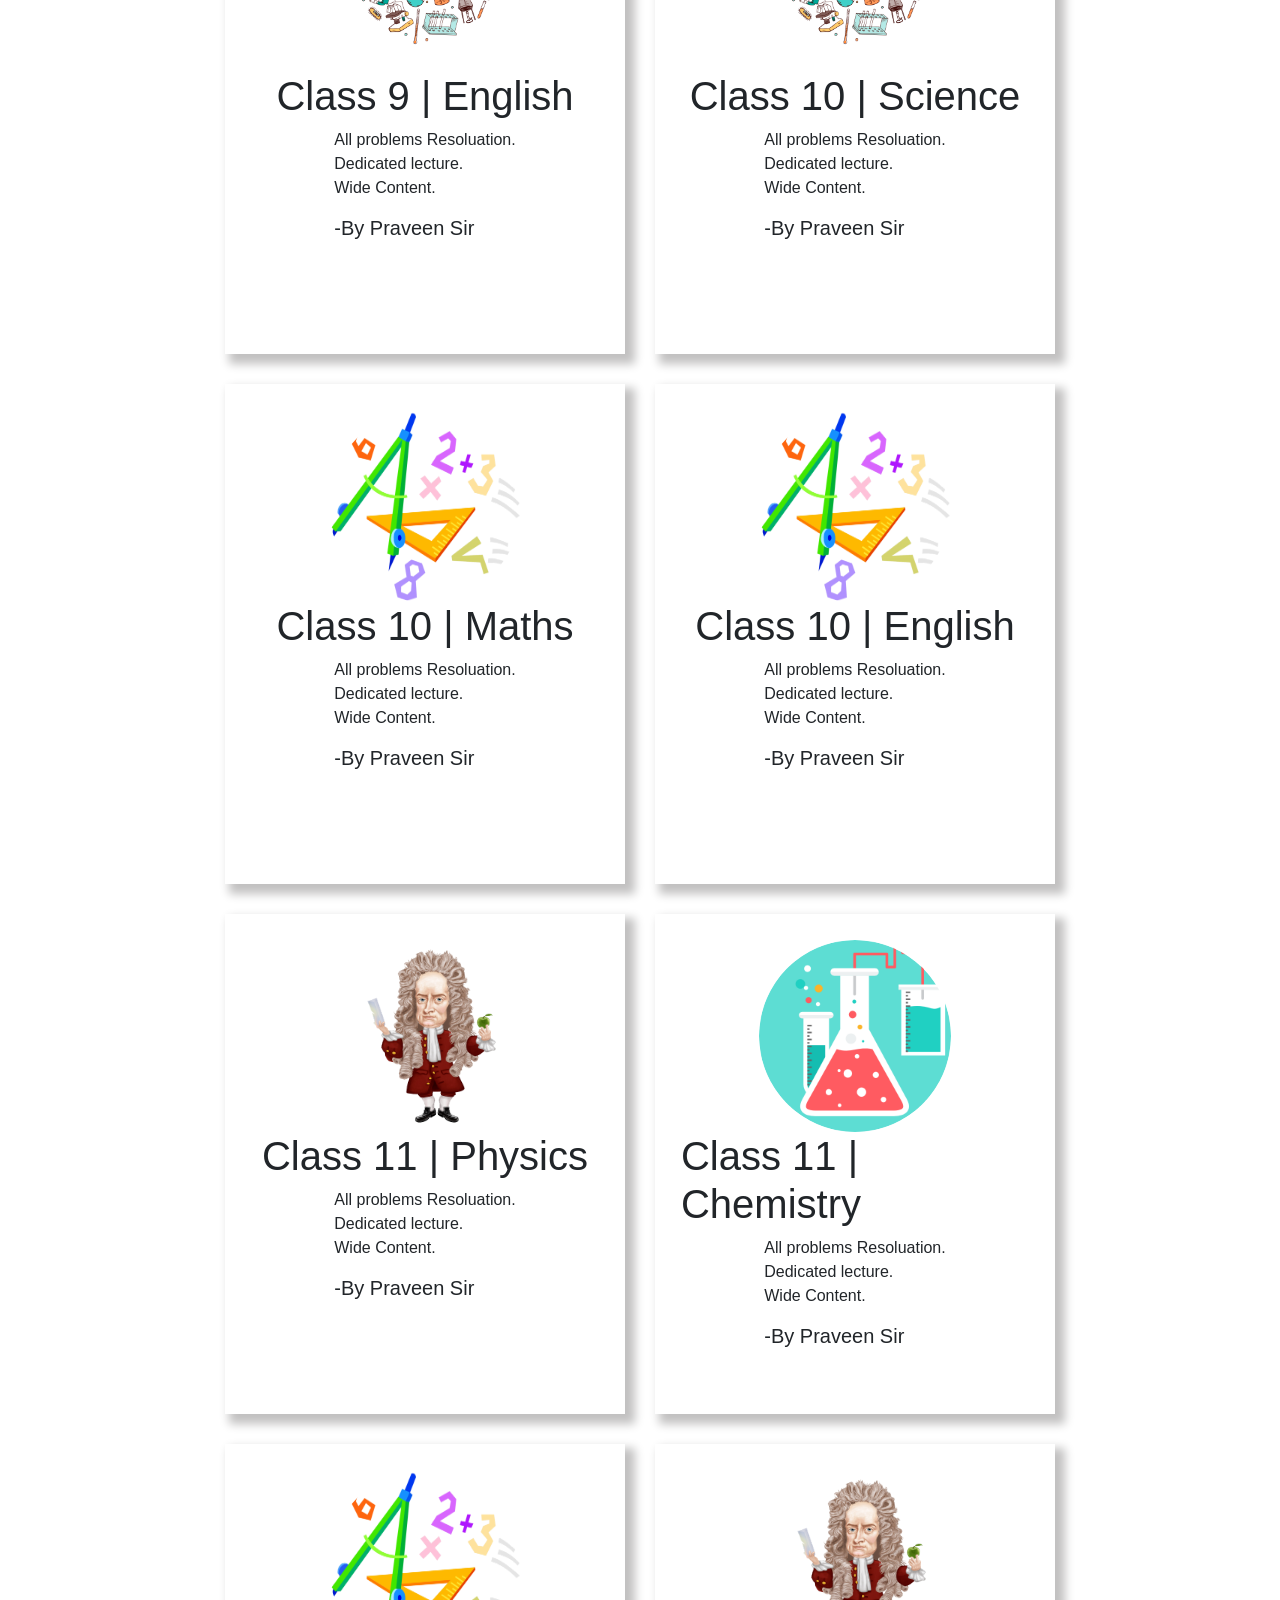
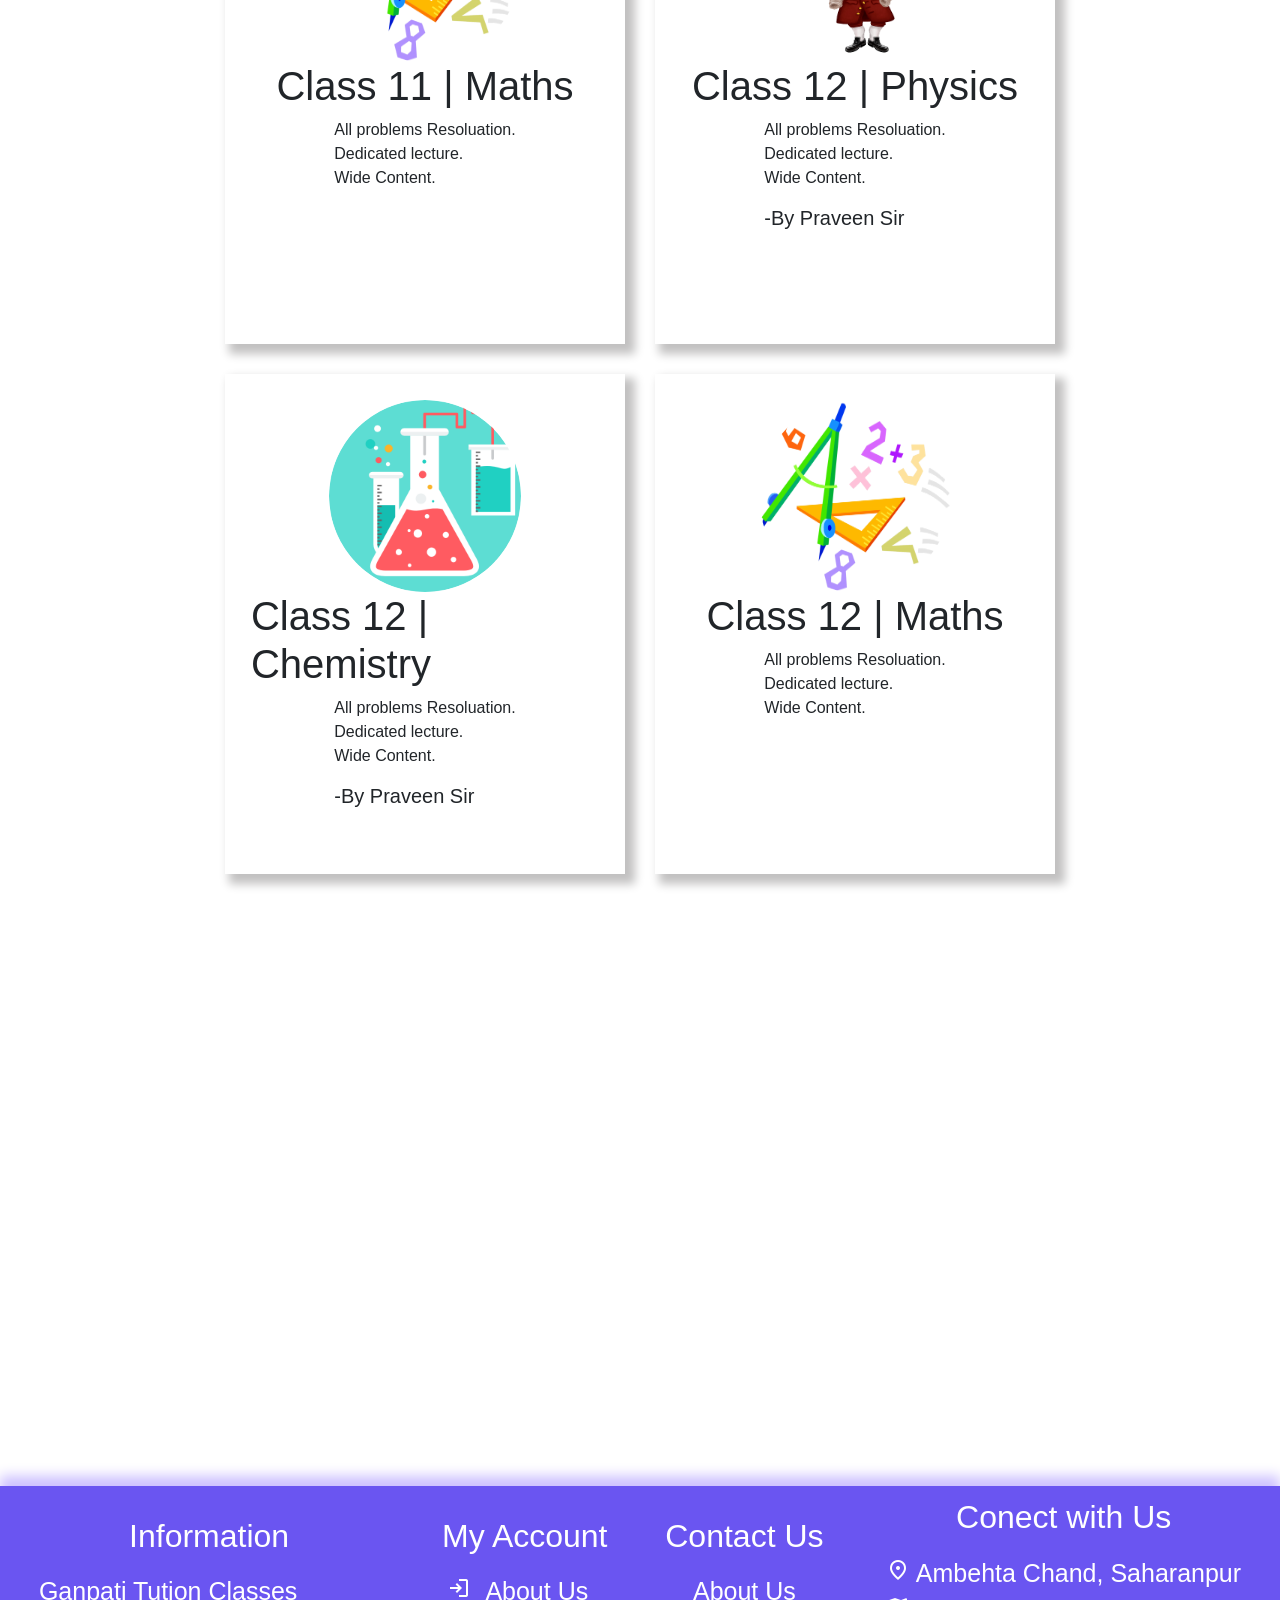
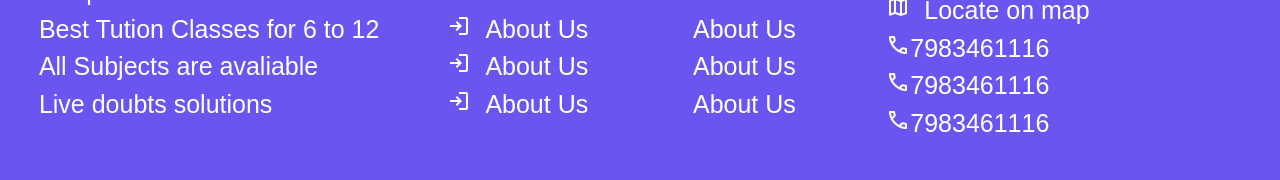
==== commit 3faf1174: "Update index.html" ====
--- a/index.html
+++ b/index.html
@@ -5,6 +5,10 @@
   <meta charset="UTF-8">
   <meta name="viewport" content="width=device-width, initial-scale=1.0">
   <title>Ganpati Tution Classes | Education Hub</title>
+  <meta name="description" content="Ganpati Tution Classes, Ambehta Chand is best Tution Classes" >
+  <meta name="keywords" content="Class 9, Class 10, Class 11, class 12, Ganpati Tution Classes, Ambehta Chand" >
+  <meta name="author" content="Praveen Kumar">
+
   <link rel="stylesheet" href="https://cdn.jsdelivr.net/npm/bootstrap@4.0.0/dist/css/bootstrap.min.css"
     integrity="sha384-Gn5384xqQ1aoWXA+058RXPxPg6fy4IWvTNh0E263XmFcJlSAwiGgFAW/dAiS6JXm" crossorigin="anonymous">
   <link href="https://fonts.googleapis.com/css2?family=Material+Symbols+Outlined" rel="stylesheet" />
--- a/css/index.css
+++ b/css/index.css
@@ -1,55 +1,288 @@
-#logo {
-
-    width: 60px;
+*{
+    padding: 0;
+    margin: 0;
+}
+
+.flex{
+    display: flex;
+}
+
+#nav-bar {
+    background-color: #6a55f1;
+    color: #FFFFFF;
+    box-shadow: 0px 9px 12px #CDC1FF;
+    margin-bottom: 1px;
+    margin-top: 0;
+    font-family: merriweather-black;
+  
+   /*border:2px solid black; */   
+  }
+  
+  /*   Small nav is used for navbar animation   */
+  #upper-nav {
+    background-color: #6a55f1;
+    color: #FFFFFF;
+    height: 50px;
+    display: flex;
+    align-items: center;
+    justify-content: center;
+    padding: 2px 0;
+  
+   
+   /* border:2px solid rgb(114, 34, 34);  */
+  
+  }
+  
+#ban-heading {
+  width: 90%;
+  text-align: center;
+  display: flex;
+  flex-direction: column;
+  align-items: center;
+  justify-content: center;
+  margin: 0.5em auto;
+  font-size: 4em;
+  text-shadow: 1px 0px rgb(73, 67, 67);
+}
+  
+#ban-heading h2 {
+  color: #0b0b0b;
+  font-size: 80px;
+}
+  /* Left navigation bar   */
+  #lower-nav {
+    display: flex;
+    flex-wrap: wrap;
+    width: fit-content;
+    
+  
+   /* border:2px solid rgb(78, 235, 16);  */
+  }
+  
+  /* nav-img is a item of a left-nav */
+  
+  /* nav-list is a item of a left-nav  */
+  .nav-list {
+    display: flex;
+    flex-wrap: wrap;
+    list-style: none;
+    flex-direction: row;
+  }
+  
+  /* li is item of a nav-list  */
+  .li {
+    display: flex;
+    margin-left: 5px;
+    padding: 12px 4px;
+    justify-content: center;
+    align-items: center;
+    /*  border: 2px solid red;  */
+  
+  }
+  
+  li a {
+    padding: 7px 14px;
+    border-radius: 7px;
+    list-style: none;
+    transition: 0.42s ease-in;
+    text-decoration: none;
+    font-weight: 300;
+    color: #FFFFFF;
+  }
+  
+  li a:hover {
+    background-color: rgba(58, 61, 61, 0.637);
+    color: lavender;
+    position: relative;
+    top: 2px;
+    left: 2px;
+  
+  }
+  
+  #menu-btn {
+    position: fixed;
+    display: none;
+    top: 5px;
+    right: 1rem;
+    z-index: 10;
+  }
+  #close-btn{
+    position: fixed;
+    display: none;
+    top: 5px;
+    right: 1rem;
+    z-index: 10;
+  }
+  
+  .material-symbols-outlined {
+    font-variation-settings:
+      'FILL' 0,
+      'wght' 400,
+      'GRAD' 0,
+      'opsz' 24
+  }
+  
+  
+  
+  @media screen and (max-width: 600px) {
+  
+    #menu-btn {
+      display: block;
+    }
+    #close-btn {
+      display: none;
+    }
+    #lower-nav  {
+      width: 90%;
+    }
+    #nav-list  {
+      width: 90%;
+    }
+    #li  {
+      width: 90%;
+    }
+    
+    
+    #lower-nav{
+      display: none;
+    }
+  
+    #nav-bar ul {
+      flex-direction: column;
+      flex-wrap: wrap;
+  
+    }
+    .nav-list {
+        display: flex;
+        flex-wrap: wrap;
+        list-style: none;
+        flex-direction: row;
+        width:100%;
+      }
+  
+  }
+  
+  @media screen and (min-width: 600px) {
+   
+    #menu-btn {
+      display: none;
+    }
+    #close-btn {
+      display: none;
+    }
+  
+    #upper-nav{
+      display: flex;
+    }
+    #lower-nav{
+      display: flex;
+    }
+  
+  }
+
+
+
+
+  
+  
+  .post-container{
+      margin: 2.5vw auto;
+      padding: 7px 5px;
+      flex-direction: row;
+  
+  
+  
+  }
+  
+  
+  .tut-post-container{
+  
+  align-items: center;
+  justify-content: center;  
+  
+  }
+  .tut-post-heading{
+      
+      margin: 5px auto;
+        
+  }
+  .tut-post-heading h1 {
+       font-size:5em;   
+      
+  }
+  .tut-png-container{
+  
+      width: 95vw;
+      overflow: hidden;
+      margin: auto;
+      align-items: center;
+      justify-content: center;
+     
+  }
+  .tut-png-sub-container{
+      width: fit-content;
+      margin: auto;
+  }
+  .png {
+     
+      margin: 0.5vw;
+      padding: 5px;
+  }
+  .png img{
+  
+    
+      width: 16vw;
+      padding: 5px;
+  }
+  
+  
+
+
+/*
+
+  @keyframes scroll {
+    0% { transform: translateX(0); }
+      
+    100% { transform: translateX(calc(-250px * 8))}
+  }
  
 
-}
-
-.flex{
-    display: flex;
-}
-.nav-item {
-
-    margin: 2px 4px;
-   }
-
-.nav-link {
-    margin: 0;
-   
-}
-
-.nav-item:hover {
-    background-color: rgb(236, 233, 233);
-    border-radius: 8px;
-    box-shadow: 5px 2px 2px 2px rgb(212, 212, 212);
-    margin: 2px;
-    border-radius: 10px;
-    height: auto;
-
-
-}
-
-
+
+*/
 
 .Course-container {
-    display: flex;
+  display: flex;
     margin: auto;
     padding: 7px;
-    width: 95vw;
+    /* width: 99vw; */
+    user-select: none;
+    box-shadow: 15px 0px 10px #ffffff;
+    align-items: center;
+    /* justify-items: center; */
+    justify-content: center;
+}
+.course-scroll {
+    display: flex;
+    flex-wrap: wrap;
+    width: 90%;
+    justify-content: center;
+    align-items: center;
+}
+
+.course {
+  height: 500px; 
+  width: 400px;
+  padding: 26px;
+  margin: 15px;
+  box-shadow: 7px 7px 9px 3px rgb(194, 193, 193);
+  
+}
+.course:hover {
+ 
+  box-shadow: 7px 7px 9px 3px grey;
    
-    overflow-x: hidden;
-    user-select: none;
-    box-shadow:  15px 0px 10px #ffffff;
-}
-.course {
- 
- 
-    min-width: 320px;
-    padding: 26px;
-    box-shadow: 7px 7px 9px 3px grey;
-    margin: 15px;
-    user-select: none;
-}
+}
+
 .course-logo-container {
    
     display: flex;
@@ -67,64 +300,102 @@
 
 
 }
-
-@keyframes scroll {
-	0% { transform: translateX(0); }
-    
-	100% { transform: translateX(calc(-250px * 8))}
-}
-.course-scroll {
-    animation: scroll 40s linear infinite ;
-    display: flex;
-    width: calc(250px * 14);
-}
-
-.post-container{
-    margin: 2.5vw auto;
-    padding: 7px 5px;
+.course-content-container {
+  display: flex
+;
+  flex-direction: column;
+  align-items: center;
+  justify-content: center;
+}
+
+.course-topic-list {
+  list-style: none;
+}
+.footer-container {
+    display: flex;
+    height: fit-content;
+    flex-direction: row;
+    flex-wrap: wrap;
+    padding: 2px 5px;
+    align-items: center;
+    align-content: space-around;
+    justify-content: space-around;
+    background-color: #6a55f1;
+    box-shadow: 0px -10px 12px#CDC1FF;
+    color: #FFFFFF;
+  
+  
+  
+  }
+  
+  .Sub-d {
+    /*  border: 2px solid black;     */
+    margin: 5px 10px;
+    padding: 5px 10px;
+    display: flex;
     flex-direction: column;
-
-
-
-}
-
-
-.tut-post-container{
-
-    align-items: center;
-justify-content: center;  
-
-}
-.tut-post-heading{
-    
-    margin: 5px auto;
-      
-}
-.tut-post-heading h1 {
-     font-size:5em;   
-    
-}
-.tut-png-container{
-
-    width: 95vw;
-    overflow: hidden;
-    margin: auto;
     align-items: center;
     justify-content: center;
-   
-}
-.tut-png-sub-container{
-    width: fit-content;
-    margin: auto;
-}
-.png {
-   
-    margin: 0.5vw;
-    padding: 5px;
-}
-.png img{
-
-  
-    width: 20vw;
-    padding: 5px;
-}+  
+  }
+
+.footer-desc {
+    /* border: 2px solid black;    */
+    font-size: 25px;
+    margin: 10px 5px;
+  
+  }
+  .footer-desc ul {
+    /* border: 2px solid black;    */
+    list-style: none;
+  
+  }
+
+.merriweather-light {
+    font-family: "Merriweather", serif;
+    font-weight: 300;
+    font-style: normal;
+  }
+  
+  .merriweather-regular {
+    font-family: "Merriweather", serif;
+    font-weight: 400;
+    font-style: normal;
+  }
+  
+  .merriweather-bold {
+    font-family: "Merriweather", serif;
+    font-weight: 700;
+    font-style: normal;
+  }
+  
+  .merriweather-black {
+    font-family: "Merriweather", serif;
+    font-weight: 900;
+    font-style: normal;
+  }
+  
+  .merriweather-light-italic {
+    font-family: "Merriweather", serif;
+    font-weight: 300;
+    font-style: italic;
+  }
+  
+  .merriweather-regular-italic {
+    font-family: "Merriweather", serif;
+    font-weight: 400;
+    font-style: italic;
+  }
+  
+  .merriweather-bold-italic {
+    font-family: "Merriweather", serif;
+    font-weight: 700;
+    font-style: italic;
+  }
+  
+  .merriweather-black-italic {
+    font-family: "Merriweather", serif;
+    font-weight: 1000;
+    font-style: italic;
+  }
+  
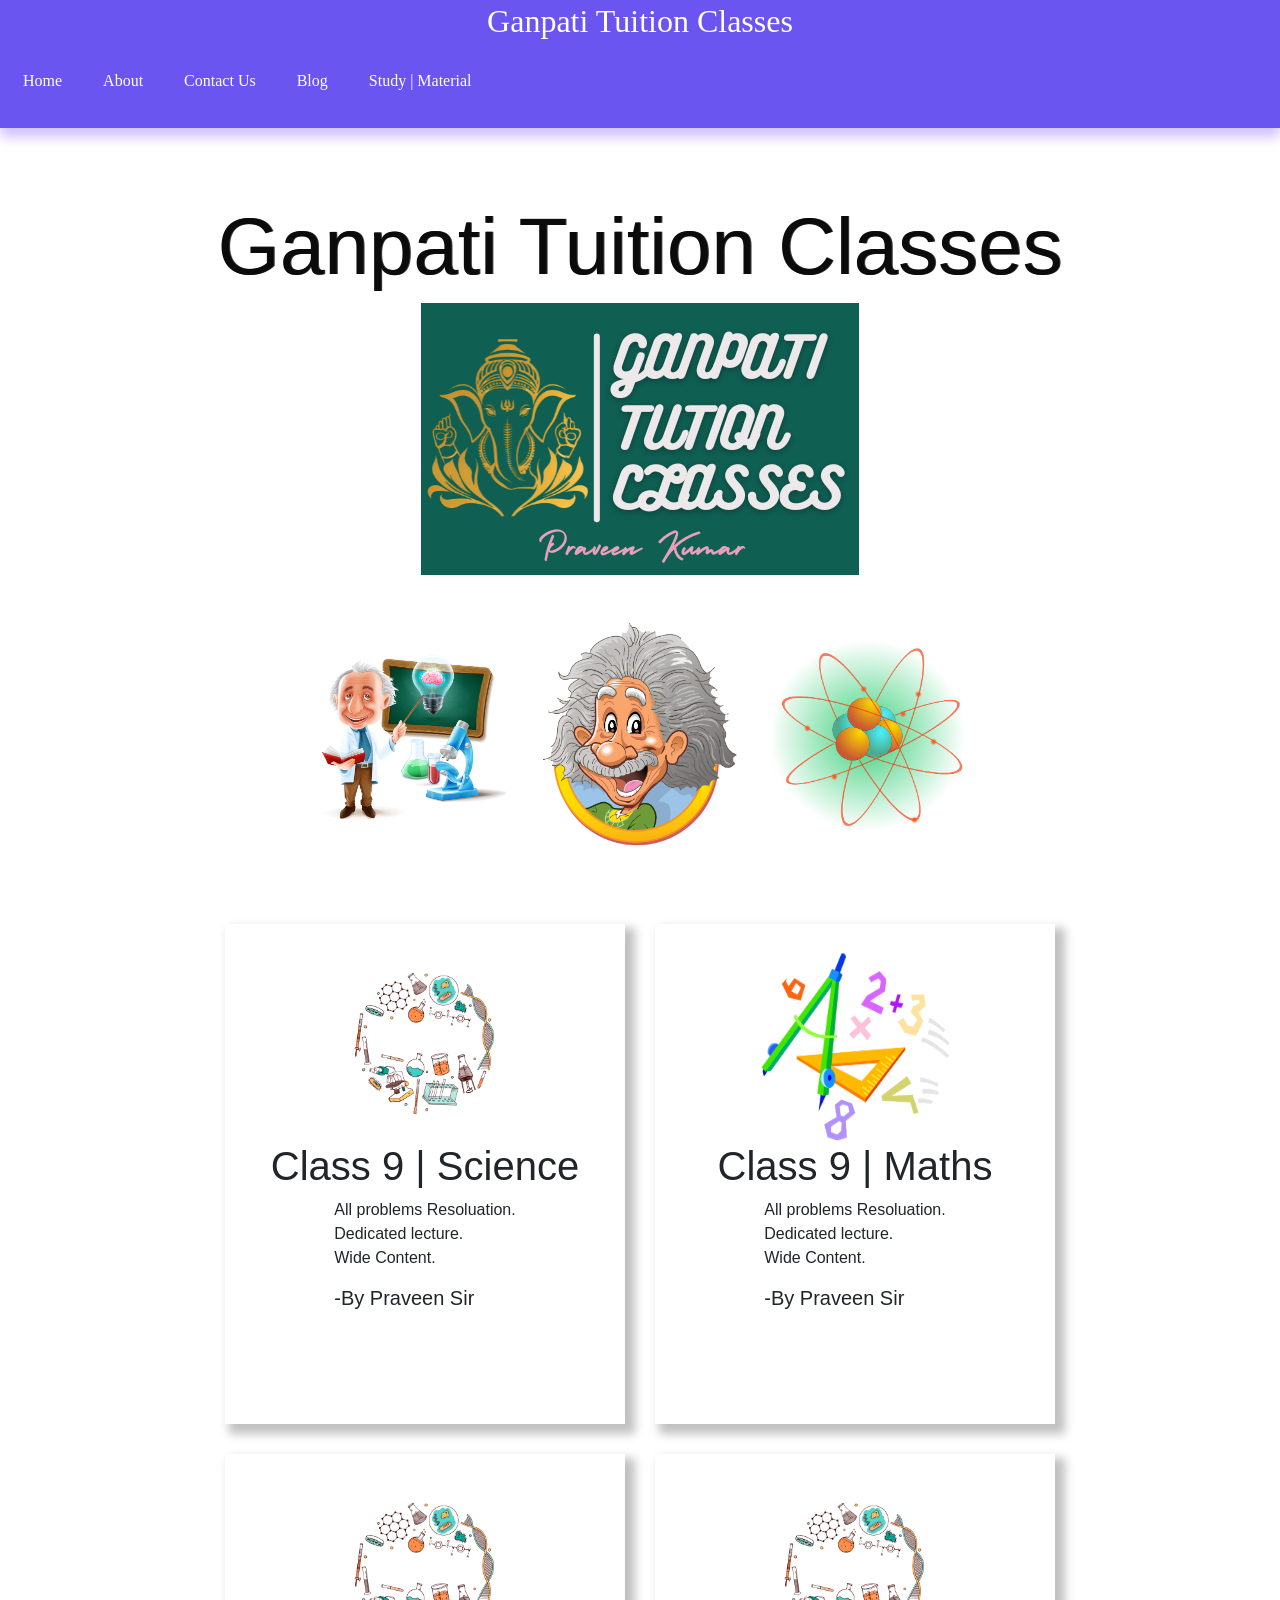
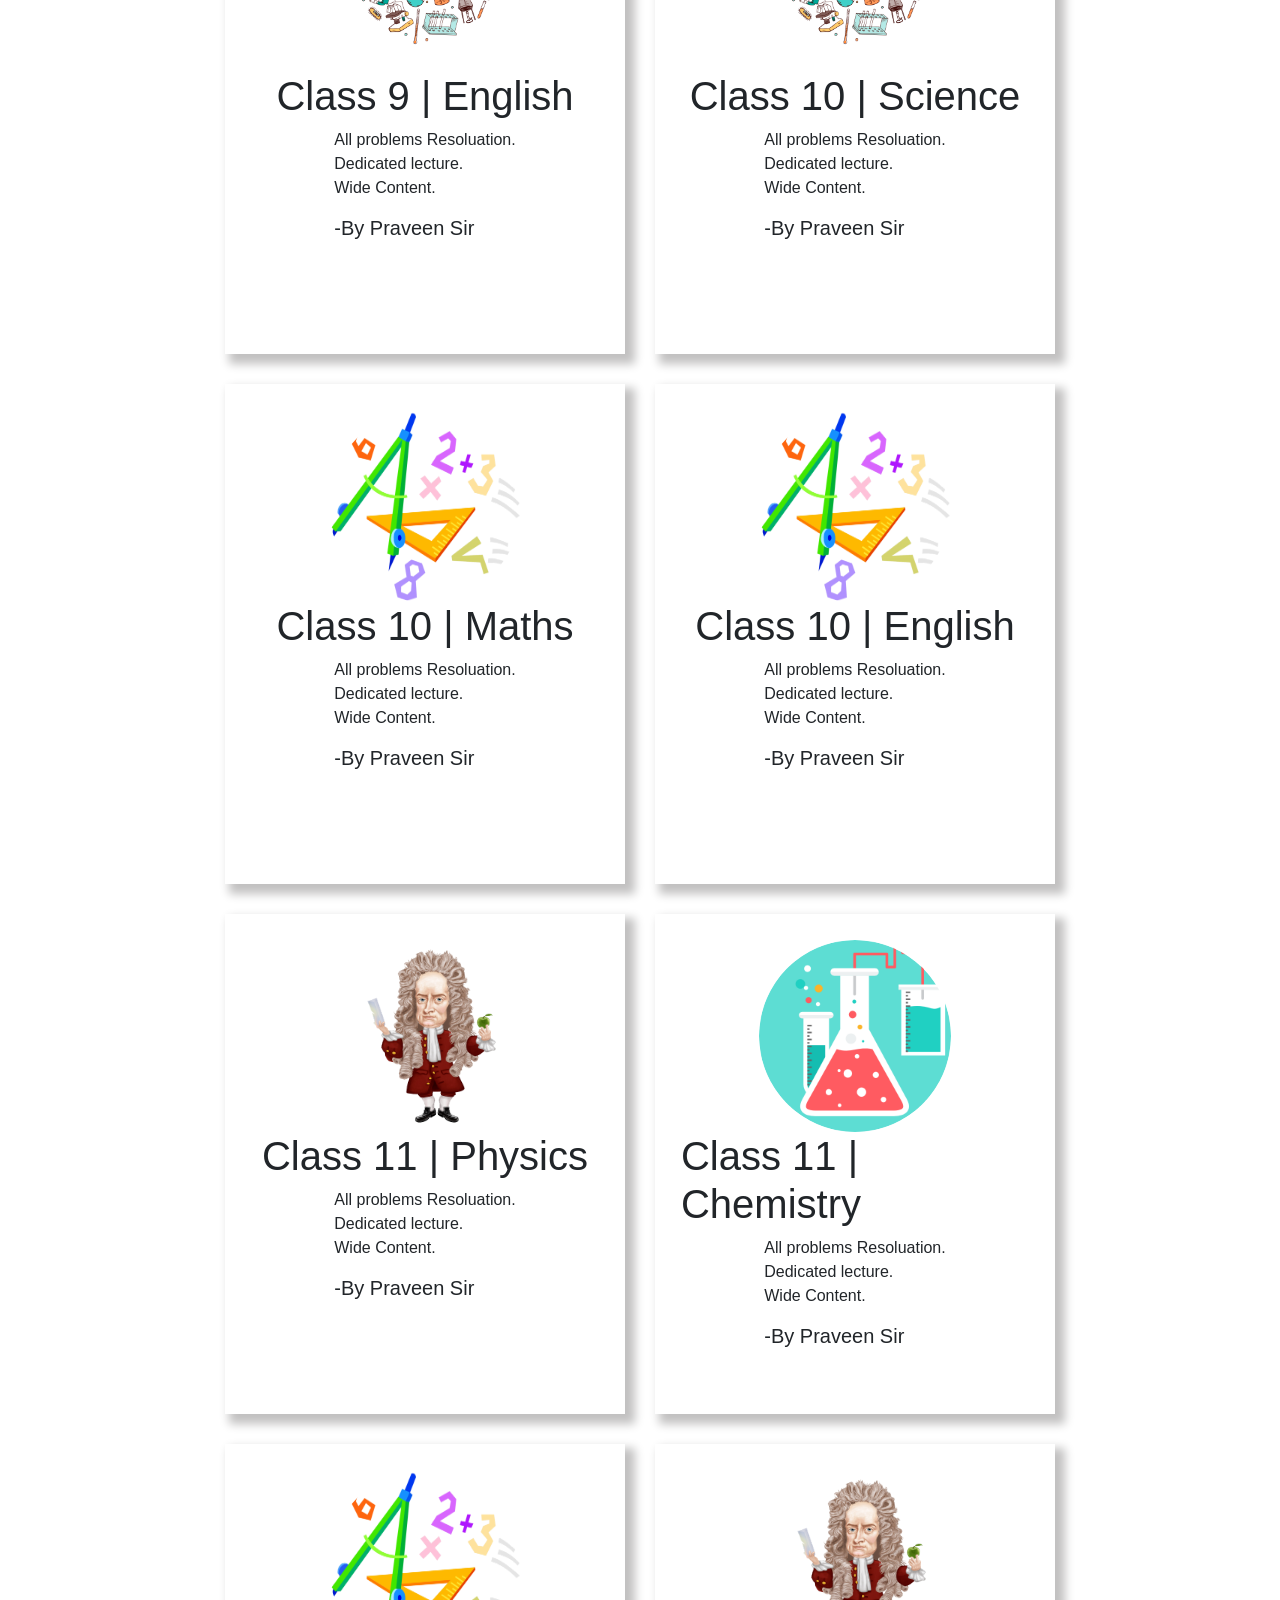
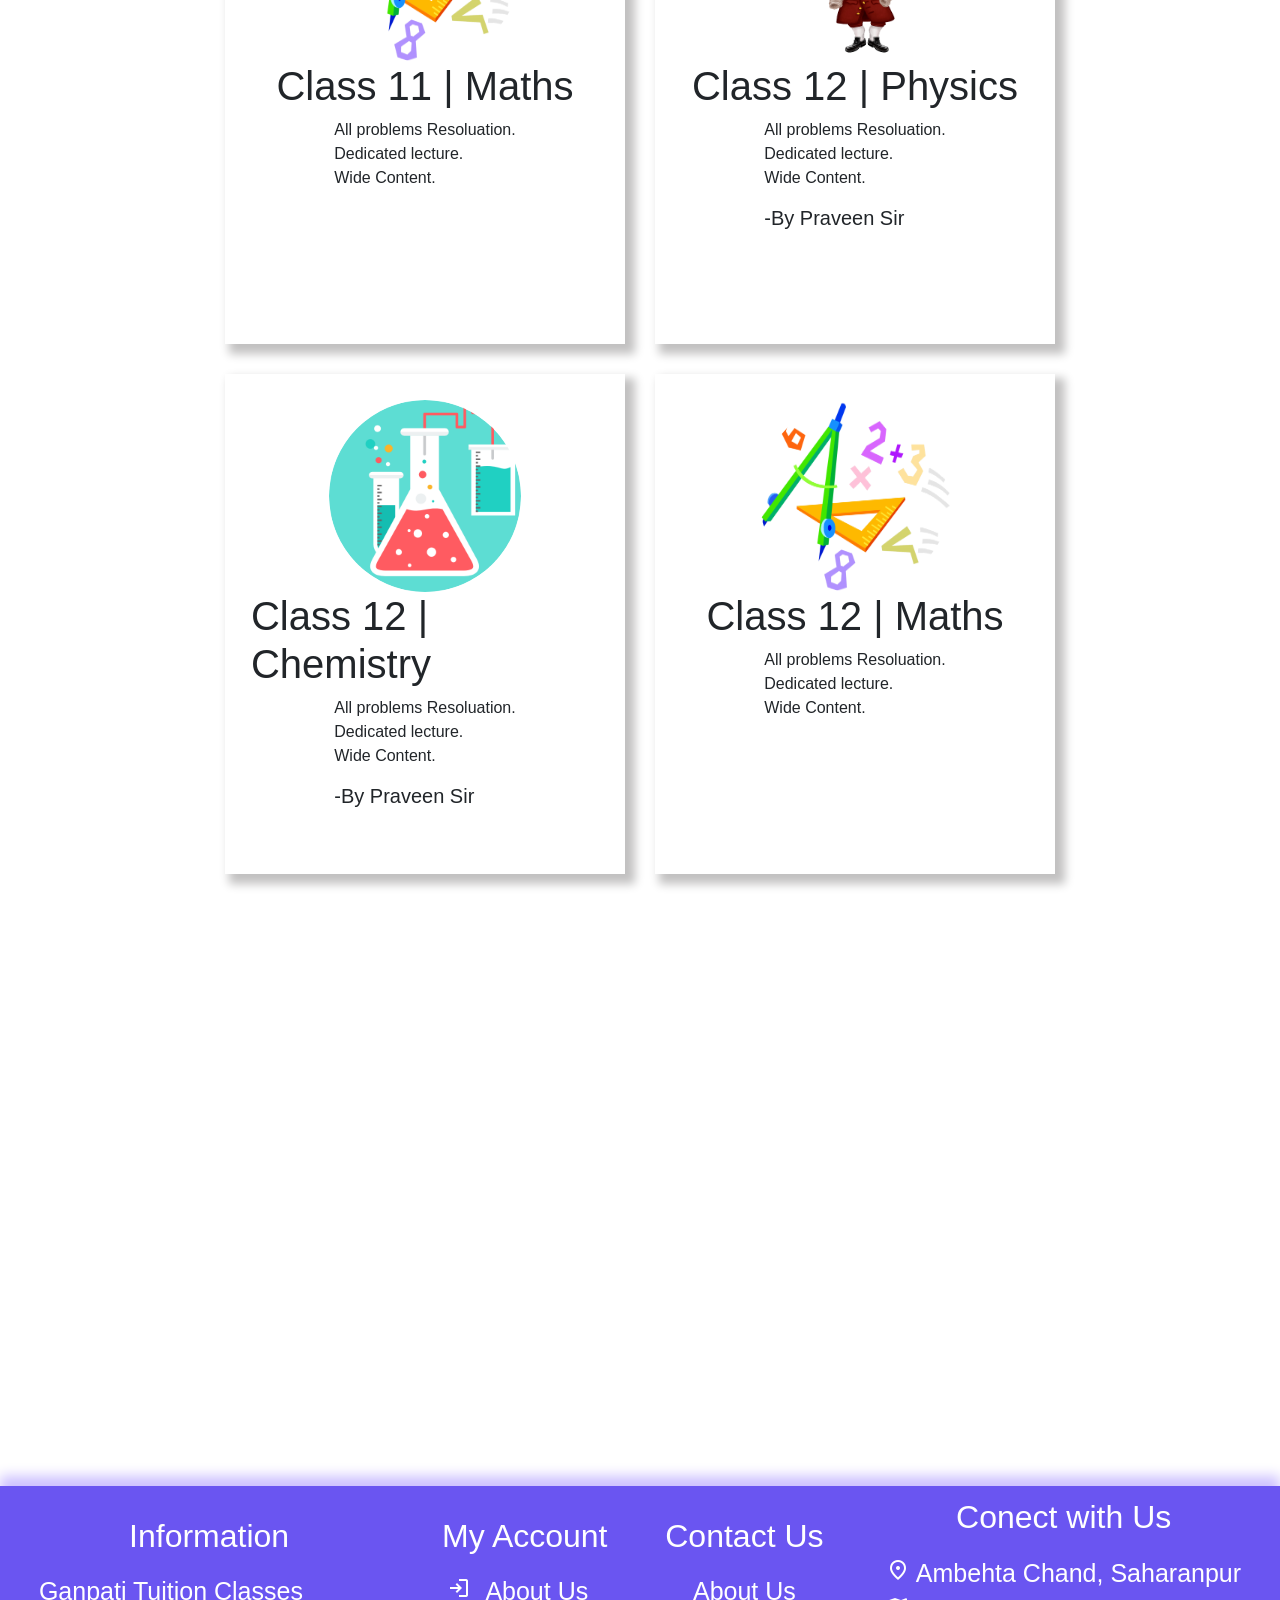
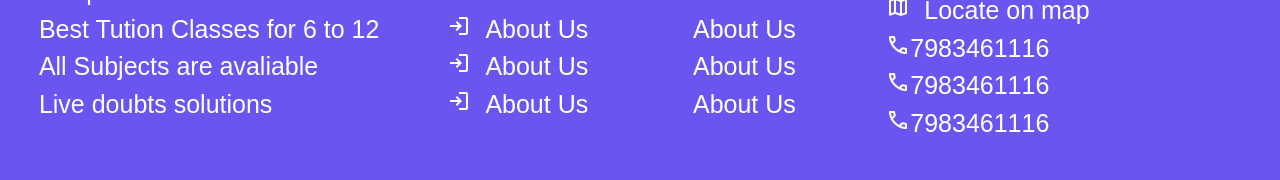
==== commit 72333b78: "Update index.html" ====
--- a/index.html
+++ b/index.html
@@ -4,9 +4,9 @@
 <head>
   <meta charset="UTF-8">
   <meta name="viewport" content="width=device-width, initial-scale=1.0">
-  <title>Ganpati Tution Classes | Education Hub</title>
-  <meta name="description" content="Ganpati Tution Classes, Ambehta Chand is best Tution Classes" >
-  <meta name="keywords" content="Class 9, Class 10, Class 11, class 12, Ganpati Tution Classes, Ambehta Chand" >
+  <title>Ganpati Tuition Classes | Education Hub</title>
+  <meta name="description" content="Ganpati Tuition Classes in Ambehta Chand is best Tution Classes" >
+  <meta name="keywords" content="Class 9, Class 10, Class 11, class 12, Ganpati Tuition Classes, Ambehta Chand" >
   <meta name="author" content="Praveen Kumar">
 
   <link rel="stylesheet" href="https://cdn.jsdelivr.net/npm/bootstrap@4.0.0/dist/css/bootstrap.min.css"
@@ -31,7 +31,7 @@
 
     <nav id="nav-bar">
       <div id="upper-nav">
-        <h2> Ganpati Tution Classes </h2>
+        <h2> Ganpati Tuition Classes </h2>
       </div>
       <div id="lower-nav">
         <ul class="nav-list">
@@ -54,7 +54,7 @@
       <div class="tut-post-container flex">
 
         <div id="ban-heading">
-          <h2>Ganpati Tution Classes</h2>
+          <h2>Ganpati Tuition Classes</h2>
           <img src="images/gtcl.png" alt="">
 
         </div>
@@ -359,7 +359,7 @@
         <h2>Information</h2>
         <div class="footer-desc">
           <ul>
-            <li><span>Ganpati Tution Classes</span></li>
+            <li><span>Ganpati Tuition Classes</span></li>
             <li><span>Best Tution Classes for 6 to 12</span></li>
             <li><span>All Subjects are avaliable</span></li>
             <li><span>Live doubts solutions</span></li>
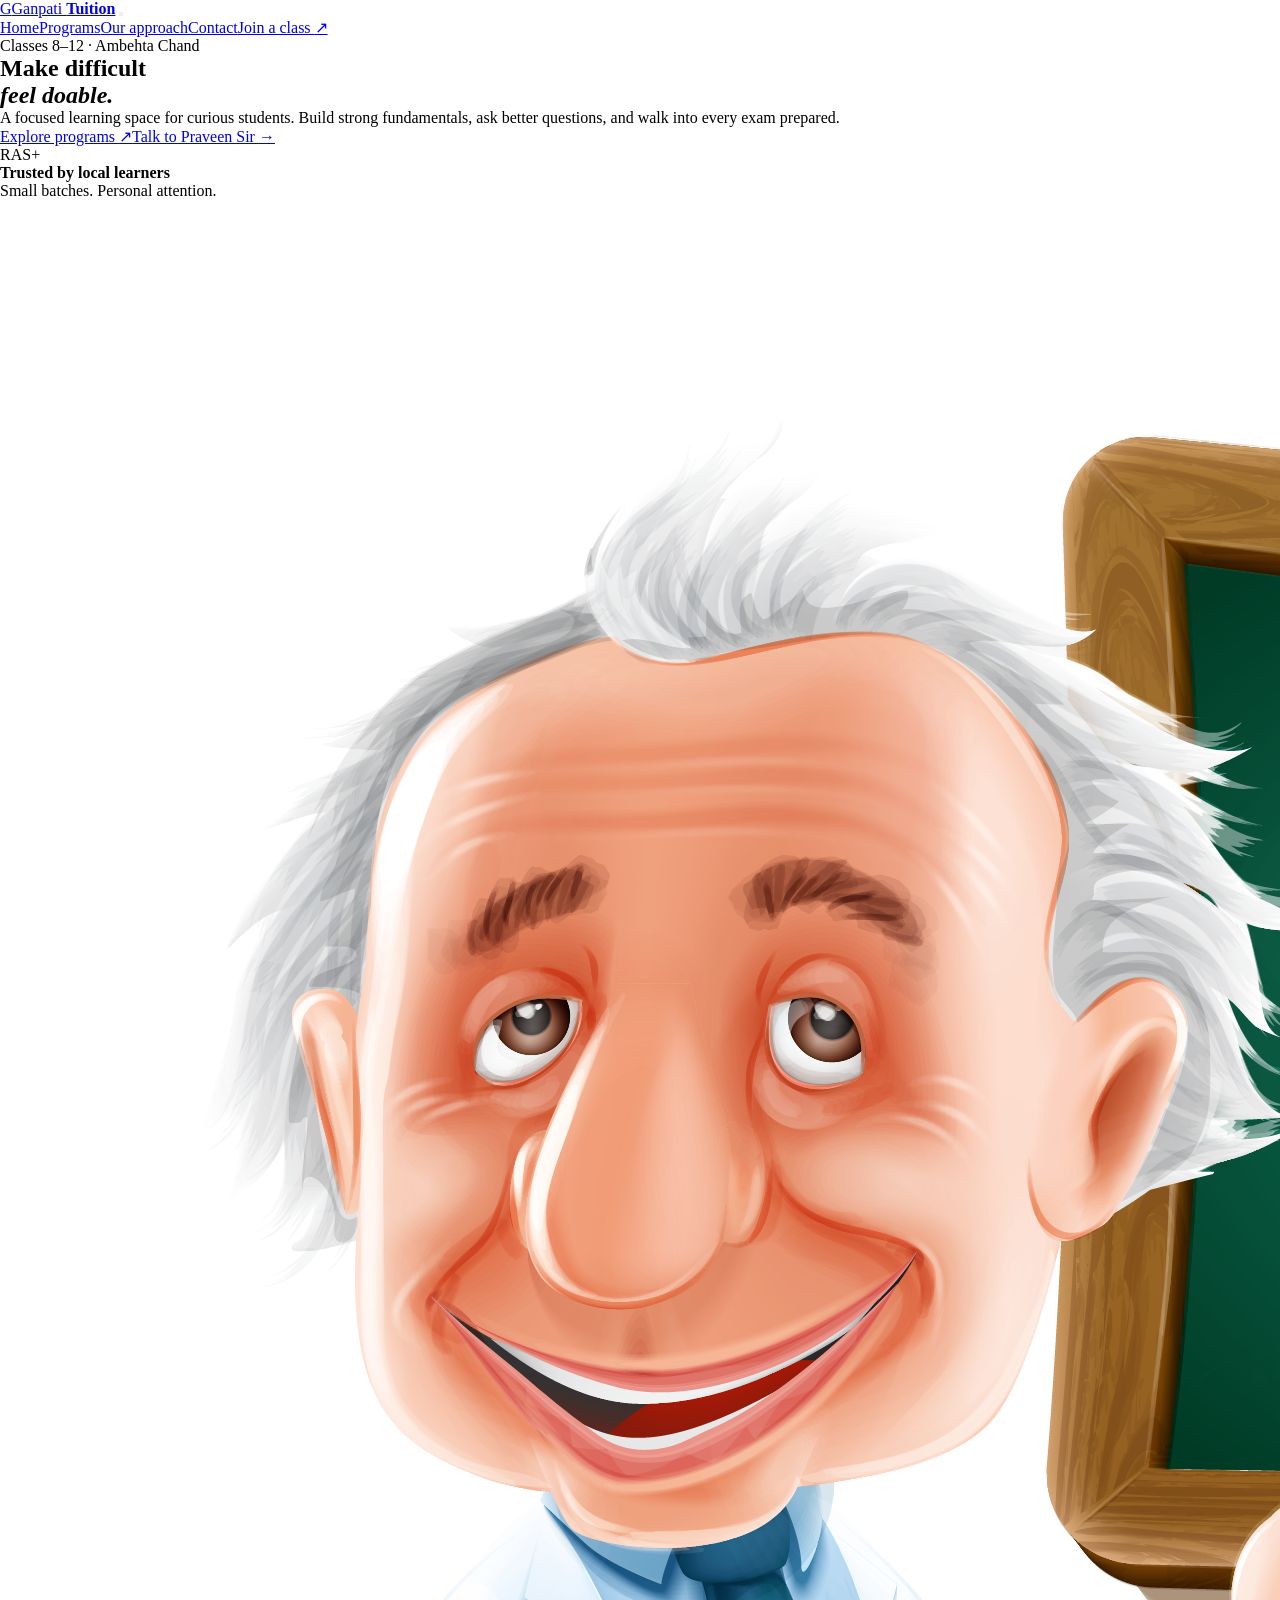
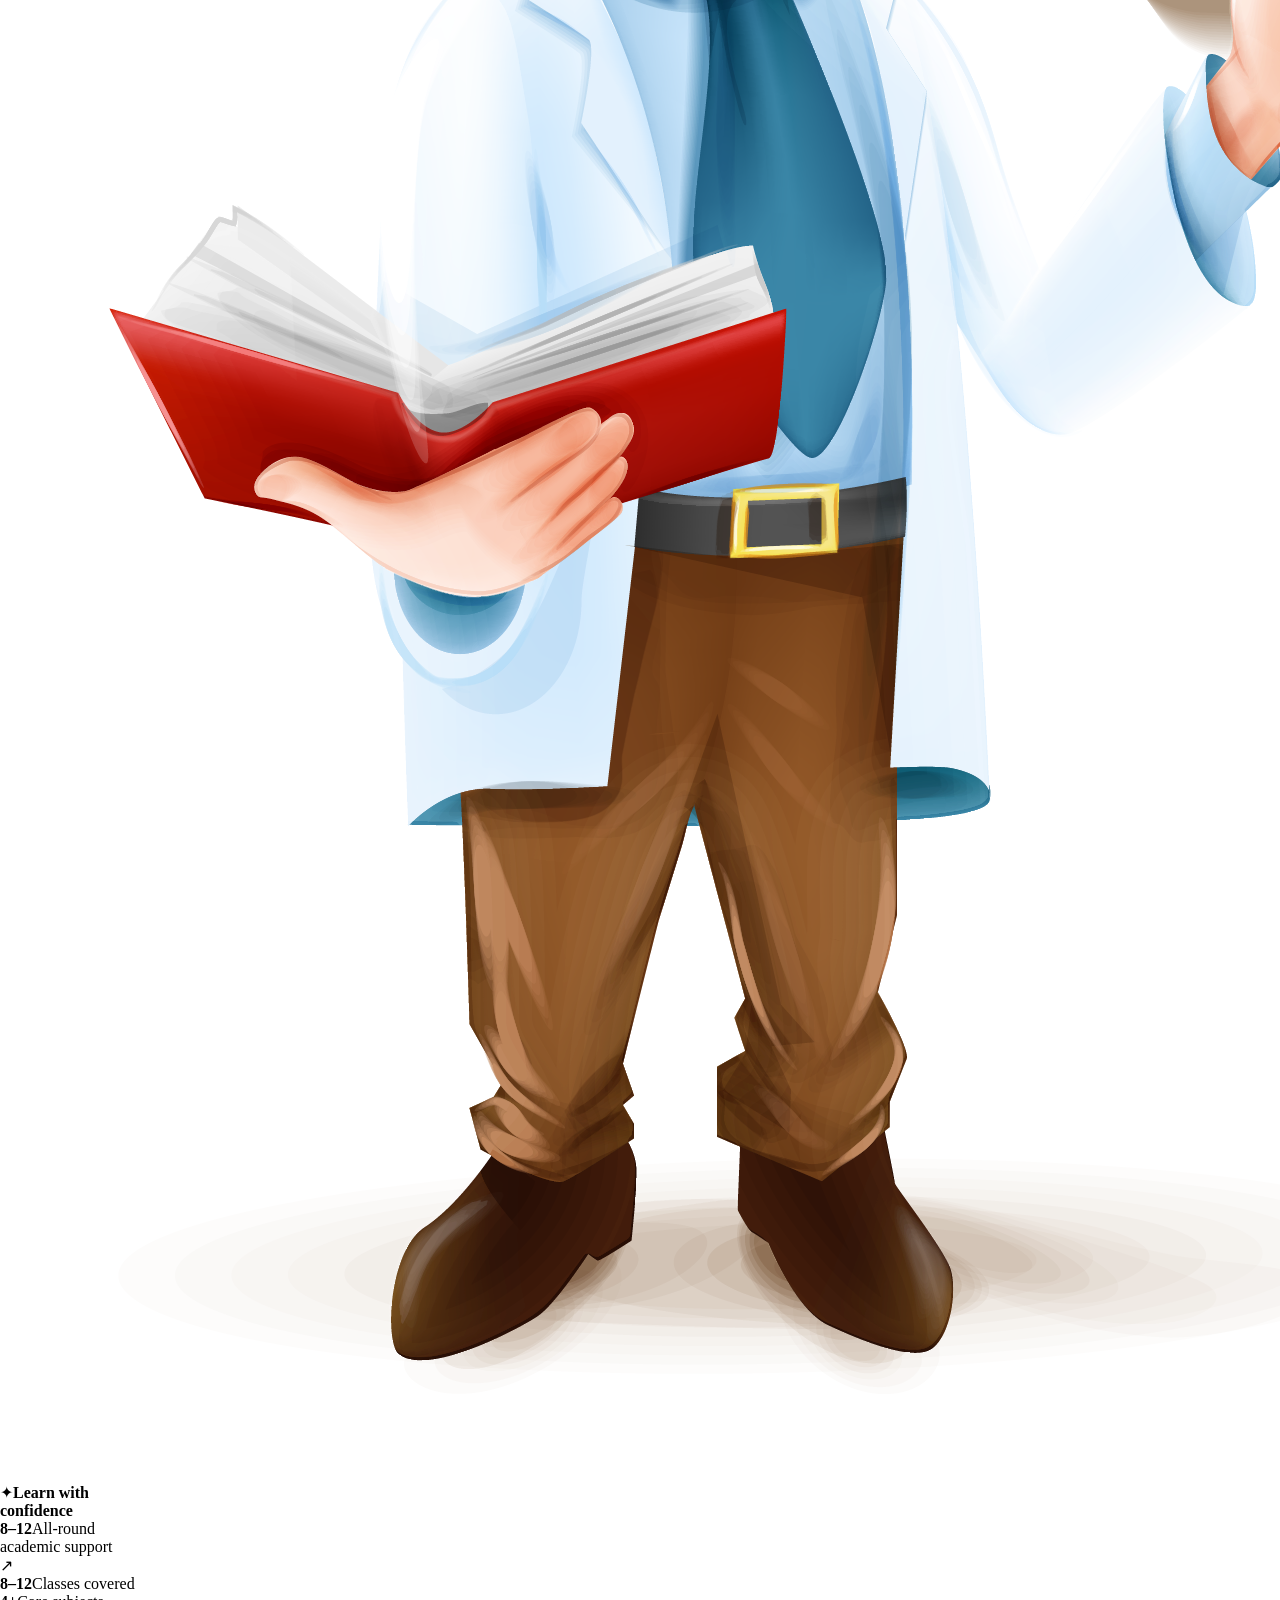
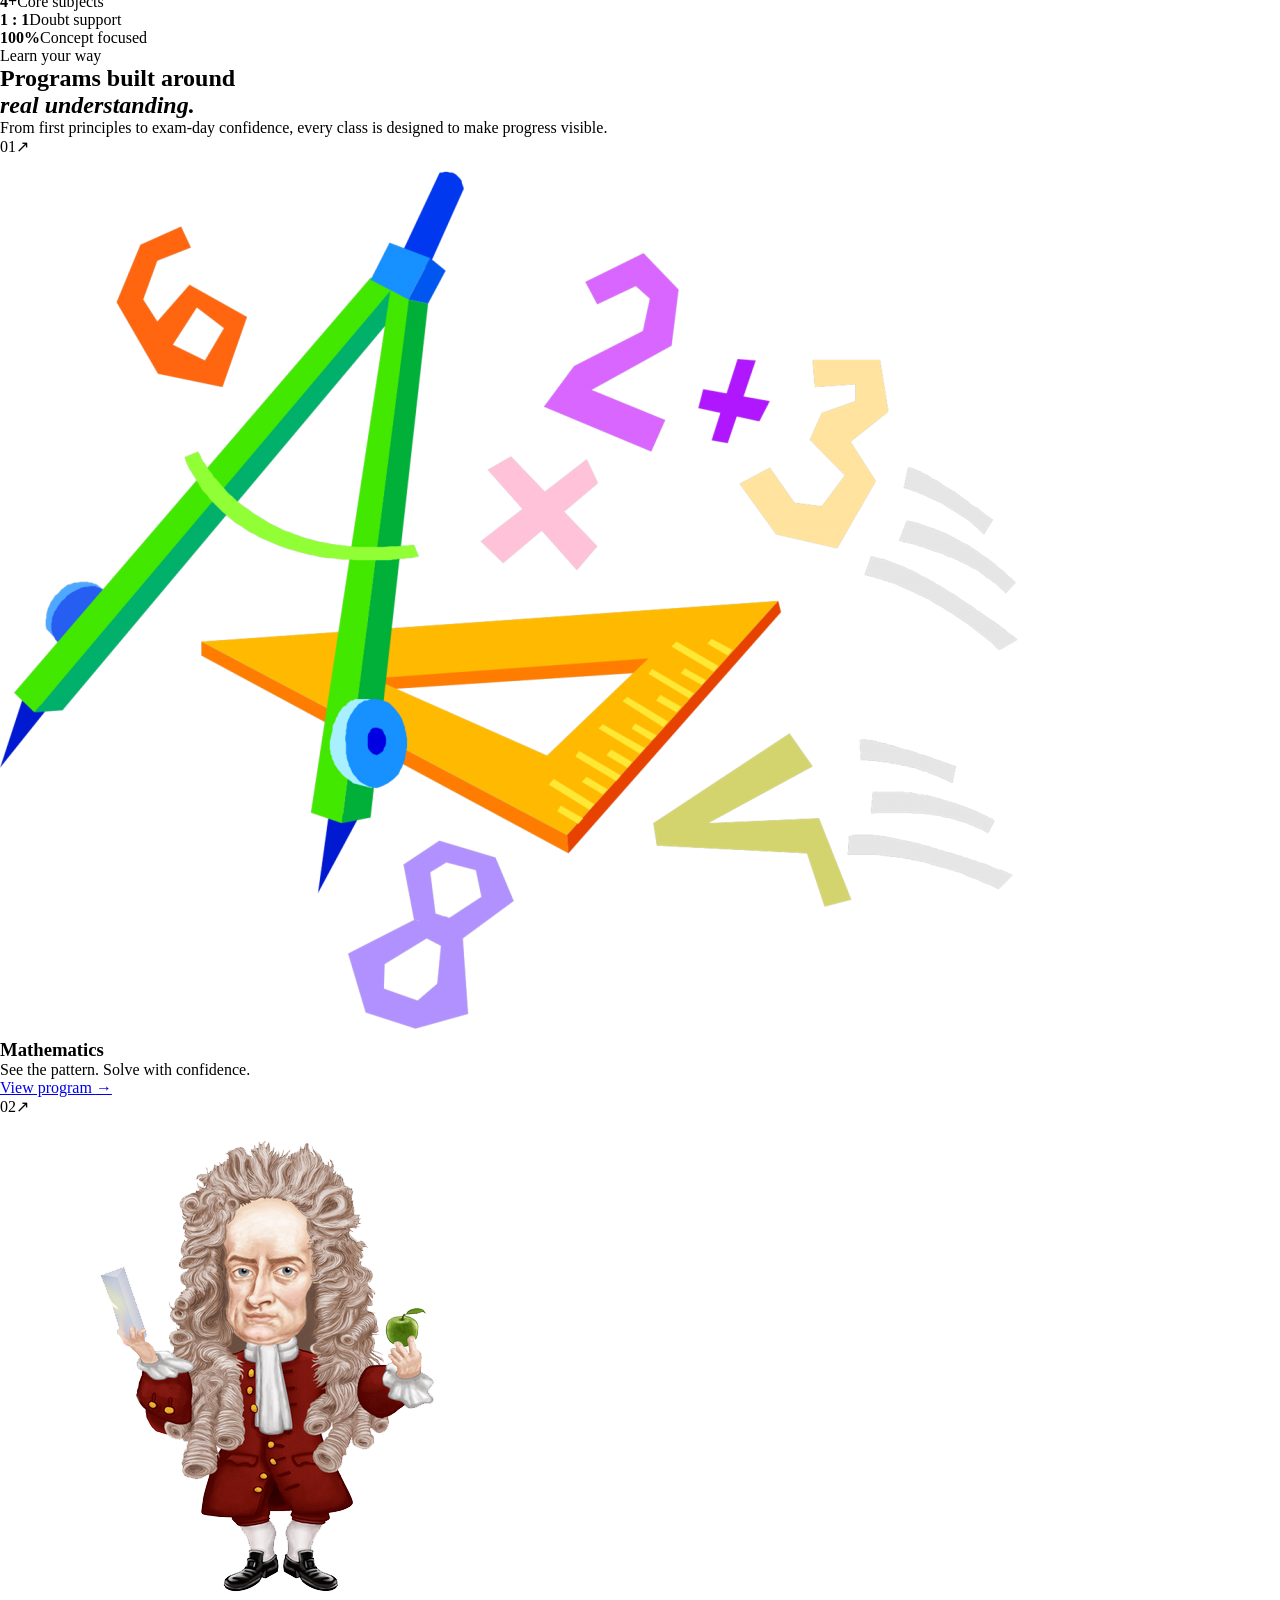
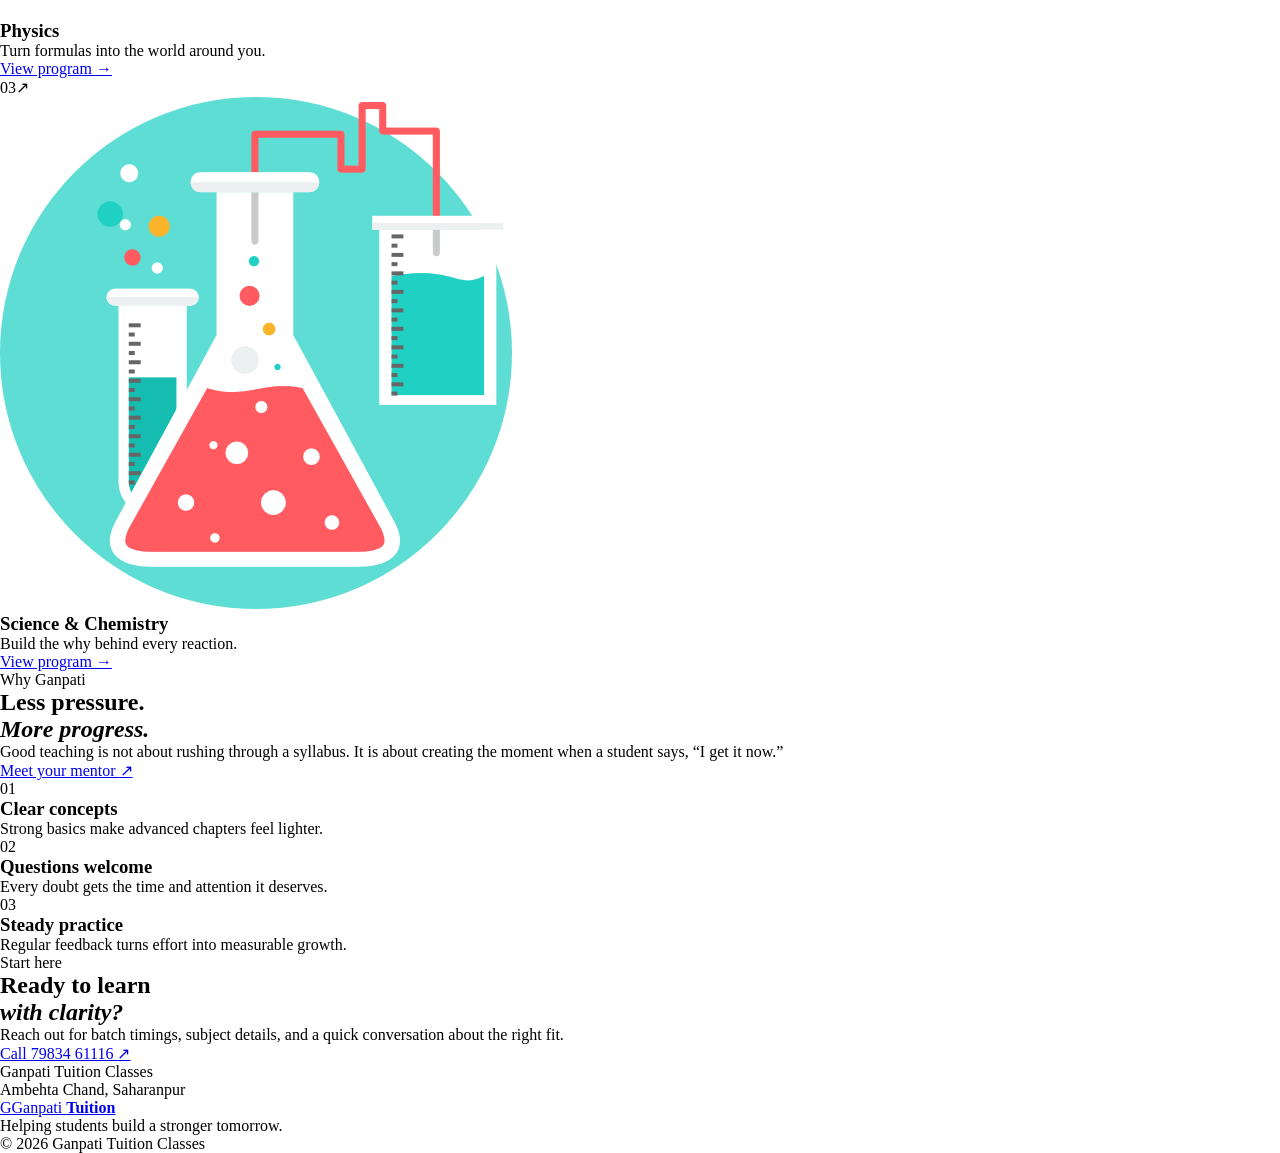
==== commit 5747132a: "Revise HTML structure and update SEO metadata Updated the title and description meta tags for better" ====
--- a/index.html
+++ b/index.html
@@ -4,487 +4,58 @@
 <head>
   <meta charset="UTF-8">
   <meta name="viewport" content="width=device-width, initial-scale=1.0">
-  <title>Ganpati Tuition Classes | Education Hub</title>
-  <meta name="description" content="Ganpati Tuition Classes in Ambehta Chand is best Tution Classes" >
-  <meta name="keywords" content="Class 9, Class 10, Class 11, class 12, Ganpati Tuition Classes, Ambehta Chand" >
-  <meta name="author" content="Praveen Kumar">
-
-  <link rel="stylesheet" href="https://cdn.jsdelivr.net/npm/bootstrap@4.0.0/dist/css/bootstrap.min.css"
-    integrity="sha384-Gn5384xqQ1aoWXA+058RXPxPg6fy4IWvTNh0E263XmFcJlSAwiGgFAW/dAiS6JXm" crossorigin="anonymous">
-  <link href="https://fonts.googleapis.com/css2?family=Material+Symbols+Outlined" rel="stylesheet" />
+  <title>Ganpati Tuition Classes | Learn with clarity</title>
+  <meta name="description" content="Focused tuition classes for students in classes 8 to 12, with expert support in Maths, Science, Physics and Chemistry.">
   <link rel="preconnect" href="https://fonts.googleapis.com">
   <link rel="preconnect" href="https://fonts.gstatic.com" crossorigin>
-  <link
-    href="https://fonts.googleapis.com/css2?family=Merriweather:ital,wght@0,300;0,400;0,700;0,900;1,300;1,400;1,700;1,900&display=swap"
-    rel="stylesheet">
-  <link rel="stylesheet" href="/css/index.css">
-
+  <link href="https://fonts.googleapis.com/css2?family=DM+Sans:wght@400;500;600;700&family=DM+Serif+Display&display=swap" rel="stylesheet">
+  <link rel="stylesheet" href="css/index.css">
 </head>
 
 <body>
+  <header class="site-header">
+    <a class="brand" href="#top" aria-label="Ganpati Tuition Classes home"><span class="brand-mark">G</span><span>Ganpati <b>Tuition</b></span></a>
+    <button class="menu-toggle" type="button" aria-label="Open navigation" aria-expanded="false"><span></span><span></span><span></span></button>
+    <nav class="site-nav" aria-label="Main navigation">
+      <a class="active" href="#top">Home</a><a href="#programs">Programs</a><a href="#approach">Our approach</a><a href="#contact">Contact</a><a class="nav-cta" href="#contact">Join a class <span aria-hidden="true">↗</span></a>
+    </nav>
+  </header>
 
+  <main id="top">
+    <section class="hero page-shell">
+      <div class="hero-copy">
+        <p class="eyebrow"><span></span> Classes 8–12 · Ambehta Chand</p>
+        <h1>Make difficult<br><em>feel doable.</em></h1>
+        <p class="hero-text">A focused learning space for curious students. Build strong fundamentals, ask better questions, and walk into every exam prepared.</p>
+        <div class="hero-actions"><a class="button button-dark" href="#programs">Explore programs <span>↗</span></a><a class="text-link" href="#contact">Talk to Praveen Sir <span>→</span></a></div>
+        <div class="hero-proof"><div class="avatar-stack" aria-hidden="true"><span>R</span><span>A</span><span>S</span><span>+</span></div><p><strong>Trusted by local learners</strong><br><span>Small batches. Personal attention.</span></p></div>
+      </div>
+      <div class="hero-visual"><div class="sun-shape"></div><div class="hero-image-frame"><img src="images/tut-p4.png" alt="Students learning together in a tuition class"></div><div class="floating-note note-top"><span class="note-icon">✦</span><strong>Learn with<br>confidence</strong></div><div class="floating-note note-bottom"><strong>8–12</strong><span>All-round<br>academic support</span></div><div class="scribble" aria-hidden="true">↗</div></div>
+    </section>
 
+    <section class="stats-strip"><div class="page-shell stats-grid"><div><strong>8–12</strong><span>Classes covered</span></div><div><strong>4+</strong><span>Core subjects</span></div><div><strong>1 : 1</strong><span>Doubt support</span></div><div><strong>100%</strong><span>Concept focused</span></div></div></section>
 
-  <section>
-    <span class="material-symbols-outlined" id="menu-btn" onclick="menu_btn_action()"> menu </span>
-    <span class="material-symbols-outlined" id="close-btn" onclick="close_btn_action()"> close </span>
+    <section class="section page-shell" id="programs">
+      <div class="section-heading"><div><p class="eyebrow"><span></span> Learn your way</p><h2>Programs built around<br><em>real understanding.</em></h2></div><p class="section-intro">From first principles to exam-day confidence, every class is designed to make progress visible.</p></div>
+      <div class="subject-grid">
+        <article class="subject-card subject-blue"><div class="card-top"><span>01</span><span class="card-arrow">↗</span></div><div class="subject-art"><img src="images/math.png" alt="Maths illustration"></div><h3>Mathematics</h3><p>See the pattern. Solve with confidence.</p><a href="#contact">View program <span>→</span></a></article>
+        <article class="subject-card subject-yellow"><div class="card-top"><span>02</span><span class="card-arrow">↗</span></div><div class="subject-art"><img src="images/phy.png" alt="Physics illustration"></div><h3>Physics</h3><p>Turn formulas into the world around you.</p><a href="#contact">View program <span>→</span></a></article>
+        <article class="subject-card subject-coral"><div class="card-top"><span>03</span><span class="card-arrow">↗</span></div><div class="subject-art"><img src="images/che.png" alt="Chemistry illustration"></div><h3>Science & Chemistry</h3><p>Build the why behind every reaction.</p><a href="#contact">View program <span>→</span></a></article>
+      </div>
+    </section>
 
-    <nav id="nav-bar">
-      <div id="upper-nav">
-        <h2> Ganpati Tuition Classes </h2>
-      </div>
-      <div id="lower-nav">
-        <ul class="nav-list">
-          <li class="li"><a href="#"> Home </a> </li>
-          <li class="li"><a href="Main.html"> About</a> </li>
-          <li class="li"><a href="Main.html"> Contact Us</a> </li>
-          <li class="li"><a href="../php files/login.php"> Blog</a> </li>
-          <li class="li"><a href="../php files/registration.php"> Study | Material</a> </li>
-        </ul>
-      </div>
+    <section class="approach-section" id="approach"><div class="page-shell approach-layout"><div><p class="eyebrow light"><span></span> Why Ganpati</p><h2>Less pressure.<br><em>More progress.</em></h2><p class="approach-copy">Good teaching is not about rushing through a syllabus. It is about creating the moment when a student says, “I get it now.”</p><a class="button button-light" href="#contact">Meet your mentor <span>↗</span></a></div><div class="principles"><div class="principle"><span>01</span><div><h3>Clear concepts</h3><p>Strong basics make advanced chapters feel lighter.</p></div></div><div class="principle"><span>02</span><div><h3>Questions welcome</h3><p>Every doubt gets the time and attention it deserves.</p></div></div><div class="principle"><span>03</span><div><h3>Steady practice</h3><p>Regular feedback turns effort into measurable growth.</p></div></div></div></div></section>
 
-    </nav>
-  </section>
+    <section class="contact-section page-shell" id="contact"><div class="contact-card"><div><p class="eyebrow"><span></span> Start here</p><h2>Ready to learn<br><em>with clarity?</em></h2><p>Reach out for batch timings, subject details, and a quick conversation about the right fit.</p></div><div class="contact-actions"><a class="button button-dark" href="tel:7983461116">Call 79834 61116 <span>↗</span></a><p>Ganpati Tuition Classes<br>Ambehta Chand, Saharanpur</p></div></div></section>
+  </main>
 
-
-  <section>
-
-    <div class="post-container ">
-
-      <div class="tut-post-container flex">
-
-        <div id="ban-heading">
-          <h2>Ganpati Tuition Classes</h2>
-          <img src="images/gtcl.png" alt="">
-
-        </div>
-
-      </div>
-
-      <div class="tut-png-container flex">
-
-        <div class="png">
-          <img src="../images/tut-p4.png" alt="">
-        </div>
-
-        <div class="png">
-          <img src="../images/tut-p2.png" alt="">
-        </div>
-        <div class="png">
-          <img src="../images/tut-p3.png" alt="">
-        </div>
-
-
-      </div>
-
-
-    </div>
-
-
-  </section>
-
-
-
-
-
-
-  <section>
-
-    <div class="Course-container">
-      <div class="course-scroll">
-        <div class="course">
-          <div class="course-logo-container">
-            <img class="course-logo" src="/images/9sci.png" alt="">
-          </div>
-          <div class="course-content-container">
-            <div class="course-head">
-              <h1> Class 9 | Science</h1>
-            </div>
-
-            <div class="course-content">
-              
-              <ul class="course-topic-list">
-                <li>All problems Resoluation. </li>
-                <li>Dedicated lecture.</li>
-                <li>Wide Content.</li>
-              </ul>
-              <h5>-By Praveen Sir</h5>
-            </div>
-          </div>
-
-        </div>
-        <div class="course">
-          <div class="course-logo-container">
-            <img class="course-logo" src="/images/math.png" alt="">
-          </div>
-          <div class="course-content-container">
-            <div class="course-head">
-              <h1> Class 9 | Maths</h1>
-            </div>
-
-            <div class="course-content">
-              
-              <ul class="course-topic-list">
-                <li>All problems Resoluation. </li>
-                <li>Dedicated lecture.</li>
-                <li>Wide Content.</li>
-              </ul>
-              <h5>-By Praveen Sir</h5>
-            </div>
-          </div>
-        </div>
-        <div class="course">
-          <div class="course-logo-container">
-            <img class="course-logo" src="/images/9sci.png" alt="">
-          </div>
-          <div class="course-content-container">
-            <div class="course-head">
-              <h1> Class 9 | English</h1>
-            </div>
-
-            <div class="course-content">
-              
-              <ul class="course-topic-list">
-                <li>All problems Resoluation. </li>
-                <li>Dedicated lecture.</li>
-                <li>Wide Content.</li>
-              </ul>
-              <h5>-By Praveen Sir</h5>
-            </div>
-          </div>
-
-        </div>
-        <div class="course">
-          <div class="course-logo-container">
-            <img class="course-logo" src="/images/9sci.png" alt="">
-          </div>
-          <div class="course-content-container">
-            <div class="course-head">
-              <h1> Class 10 | Science</h1>
-            </div>
-
-            <div class="course-content">
-              
-              <ul class="course-topic-list">
-                <li>All problems Resoluation. </li>
-                <li>Dedicated lecture.</li>
-                <li>Wide Content.</li>
-              </ul>
-              <h5>-By Praveen Sir</h5>
-            </div>
-          </div>
-        </div>
-        <div class="course">
-          <div class="course-logo-container">
-            <img class="course-logo" src="/images/math.png" alt="">
-          </div>
-          <div class="course-content-container">
-            <div class="course-head">
-              <h1> Class 10 | Maths</h1>
-            </div>
-
-            <div class="course-content">
-             
-              <ul class="course-topic-list">
-                <li>All problems Resoluation. </li>
-                <li>Dedicated lecture.</li>
-                <li>Wide Content.</li>
-              </ul>
-              <h5>-By Praveen Sir</h5>
-            </div>
-          </div>
-        </div>
-        <div class="course">
-          <div class="course-logo-container">
-            <img class="course-logo" src="/images/math.png" alt="">
-          </div>
-          <div class="course-content-container">
-            <div class="course-head">
-              <h1> Class 10 | English</h1>
-            </div>
-
-            <div class="course-content">
-             
-              <ul class="course-topic-list">
-                <li>All problems Resoluation. </li>
-                <li>Dedicated lecture.</li>
-                <li>Wide Content.</li>
-              </ul>
-              <h5>-By Praveen Sir</h5>
-            </div>
-          </div>
-        </div>
-        <div class="course">
-          <div class="course-logo-container">
-            <img class="course-logo" src="/images/phy.png" alt="">
-          </div>
-          <div class="course-content-container">
-            <div class="course-head">
-              <h1> Class 11 | Physics</h1>
-            </div>
-
-            <div class="course-content">
-             
-              <ul class="course-topic-list">
-                <li>All problems Resoluation. </li>
-                <li>Dedicated lecture.</li>
-                <li>Wide Content.</li>
-              </ul>
-              <h5>-By Praveen Sir</h5>
-            </div>
-          </div>
-        </div>
-        <div class="course">
-          <div class="course-logo-container">
-            <img class="course-logo" src="/images/che.png" alt="">
-          </div>
-          <div class="course-content-container">
-            <div class="course-head">
-              <h1> Class 11 | Chemistry</h1>
-            </div>
-
-            <div class="course-content">
-            
-              <ul class="course-topic-list">
-                <li>All problems Resoluation. </li>
-                <li>Dedicated lecture.</li>
-                <li>Wide Content.</li>
-              </ul>
-              <h5>-By Praveen Sir</h5>
-            </div>
-          </div>
-        </div>
-        <div class="course">
-          <div class="course-logo-container">
-            <img class="course-logo" src="/images/math.png" alt="">
-          </div>
-          <div class="course-content-container">
-            <div class="course-head">
-              <h1> Class 11 | Maths</h1>
-            </div>
-
-            <div class="course-content">
-              
-              <ul class="course-topic-list">
-                <li>All problems Resoluation. </li>
-                <li>Dedicated lecture.</li>
-                <li>Wide Content.</li>
-              </ul>
-            </div>
-          </div>
-        </div>
-        <div class="course">
-          <div class="course-logo-container">
-            <img class="course-logo" src="/images/phy.png" alt="">
-          </div>
-          <div class="course-content-container">
-            <div class="course-head">
-              <h1> Class 12 | Physics</h1>
-            </div>
-
-            <div class="course-content">
-           
-              <ul class="course-topic-list">
-                <li>All problems Resoluation. </li>
-                <li>Dedicated lecture.</li>
-                <li>Wide Content.</li>
-              </ul>
-              <h5>-By Praveen Sir</h5>
-            </div>
-          </div>
-        </div>
-        <div class="course">
-          <div class="course-logo-container">
-            <img class="course-logo" src="/images/che.png" alt="">
-          </div>
-          <div class="course-content-container">
-            <div class="course-head">
-              <h1> Class 12 | Chemistry</h1>
-            </div>
-
-            <div class="course-content">
-             
-              <ul class="course-topic-list">
-                <li>All problems Resoluation. </li>
-                <li>Dedicated lecture.</li>
-                <li>Wide Content.</li>
-              </ul>
-              <h5>-By Praveen Sir</h5>
-            </div>
-          </div>
-        </div>        
-        <div class="course">
-          <div class="course-logo-container">
-            <img class="course-logo" src="/images/math.png" alt="">
-          </div>
-          <div class="course-content-container">
-            <div class="course-head">
-              <h1> Class 12 | Maths</h1>
-            </div>
-
-            <div class="course-content">
-           
-              <ul class="course-topic-list">
-                <li>All problems Resoluation. </li>
-                <li>Dedicated lecture.</li>
-                <li>Wide Content.</li>
-
-              </ul>
-            </div>
-          </div>
-        </div>
-      </div>
-    </div>
-
-
-  </section>
-
-
-
-  <section>
-    <div class="Course-container">
-      <iframe
-        src="https://www.google.com/maps/embed?pb=!1m14!1m12!1m3!1d342.1554115849545!2d77.5441188988004!3d29.769930649371236!2m3!1f0!2f0!3f0!3m2!1i1024!2i768!4f13.1!5e1!3m2!1sen!2sin!4v1714476864567!5m2!1sen!2sin"
-        style="border:0; width: 95vw; height: 45vw; margin: auto;" allowfullscreen="" loading="lazy"
-        referrerpolicy="no-referrer-when-downgrade"></iframe>
-    </div>
-  </section>
-
-
-
-  <footer>
-    <div class="footer-container">
-
-      <div class="Sub-d">
-        <h2>Information</h2>
-        <div class="footer-desc">
-          <ul>
-            <li><span>Ganpati Tuition Classes</span></li>
-            <li><span>Best Tution Classes for 6 to 12</span></li>
-            <li><span>All Subjects are avaliable</span></li>
-            <li><span>Live doubts solutions</span></li>
-
-          </ul>
-
-
-        </div>
-      </div>
-
-      <div class="Sub-d">
-        <h2>My Account</h2>
-        <div class="footer-desc">
-          <ul>
-            <li><span class="material-symbols-outlined">login</span><a href="Main.html">About Us</a></li>
-            <li><span class="material-symbols-outlined">login</span><a href="Main.html">About Us</a></li>
-            <li><span class="material-symbols-outlined">login</span><a href="Main.html">About Us</a></li>
-            <li><span class="material-symbols-outlined">login</span><a href="Main.html">About Us</a></li>
-
-          </ul>
-        </div>
-      </div>
-      <div class="Sub-d">
-        <h2>Contact Us</h2>
-        <div class="footer-desc">
-          <ul>
-            <li><a href="Main.html">About Us</a></li>
-            <li><a href="Main.html">About Us</a></li>
-            <li><a href="Main.html">About Us</a></li>
-            <li><a href="Main.html">About Us</a></li>
-
-          </ul>
-        </div>
-      </div>
-      <div class="Sub-d">
-        <h2>Conect with Us</h2>
-        <div class="footer-desc">
-          <ul>
-            <li><span class="material-symbols-outlined">location_on</span><span> Ambehta Chand, Saharanpur</span></li>
-            <li><span class="material-symbols-outlined">map</span><a href="Main.html">Locate on map</a></li>
-            <li><span class="material-symbols-outlined">call</span><span>7983461116</span></li>
-            <li><span class="material-symbols-outlined">call</span><span>7983461116</span></li>
-            <li><span class="material-symbols-outlined">call</span><span>7983461116</span></li>
-
-
-          </ul>
-        </div>
-      </div>
-
-    </div>
-  </footer>
-
-
+  <footer><div class="page-shell footer-inner"><a class="brand" href="#top"><span class="brand-mark">G</span><span>Ganpati <b>Tuition</b></span></a><p>Helping students build a stronger tomorrow.</p><span>© 2026 Ganpati Tuition Classes</span></div></footer>
   <script>
-
-    var menu_btn = document.getElementById('menu-btn');
-    var close_btn = document.getElementById('close-btn');
-
-    var nav = document.getElementById('nav-bar');
-    var upper_nav = document.getElementById('upper-nav');
-    var lower_nav = document.getElementById('lower-nav')
-
-
-
-
-    function menu_btn_action() {
-      const nav_pro = nav.getBoundingClientRect();
-      const nav_width = nav_pro.width;
-
-
-      console.log("menu btn clicked");
-      console.log(nav_width);
-
-      if (nav_width < 600) {
-
-        upper_nav.style.display = "flex";
-        lower_nav.style.display = "flex";
-        upper_nav.style.zIndex = "1";
-        lower_nav.style.zIndex = "-1";
-
-        menu_btn.style.display = "none";
-        close_btn.style.display = "block";
-
-        visible = false;
-        console.log("visible");
-
-      }
-    }
-
-
-    function close_btn_action() {
-      const nav_pro = nav.getBoundingClientRect();
-      const nav_width = nav_pro.width;
-
-
-      console.log("close btn clicked");
-      console.log(nav_width);
-
-      if (nav_width < 600) {
-
-        upper_nav.style.display = "flex";
-        lower_nav.style.display = "none";
-        upper_nav.style.zIndex = "1";
-        lower_nav.style.zIndex = "1";
-
-        close_btn.style.display = "none";
-        menu_btn.style.display = "block";
-
-
-        visible = true;
-        console.log("visible");
-
-      }
-    }
-
-
-
-
-
-
-
-
+    const toggle = document.querySelector('.menu-toggle');
+    const nav = document.querySelector('.site-nav');
+    toggle.addEventListener('click', () => { const isOpen = nav.classList.toggle('is-open'); toggle.setAttribute('aria-expanded', isOpen); });
+    nav.querySelectorAll('a').forEach((link) => link.addEventListener('click', () => nav.classList.remove('is-open')));
   </script>
-
-
 </body>
 
 </html>
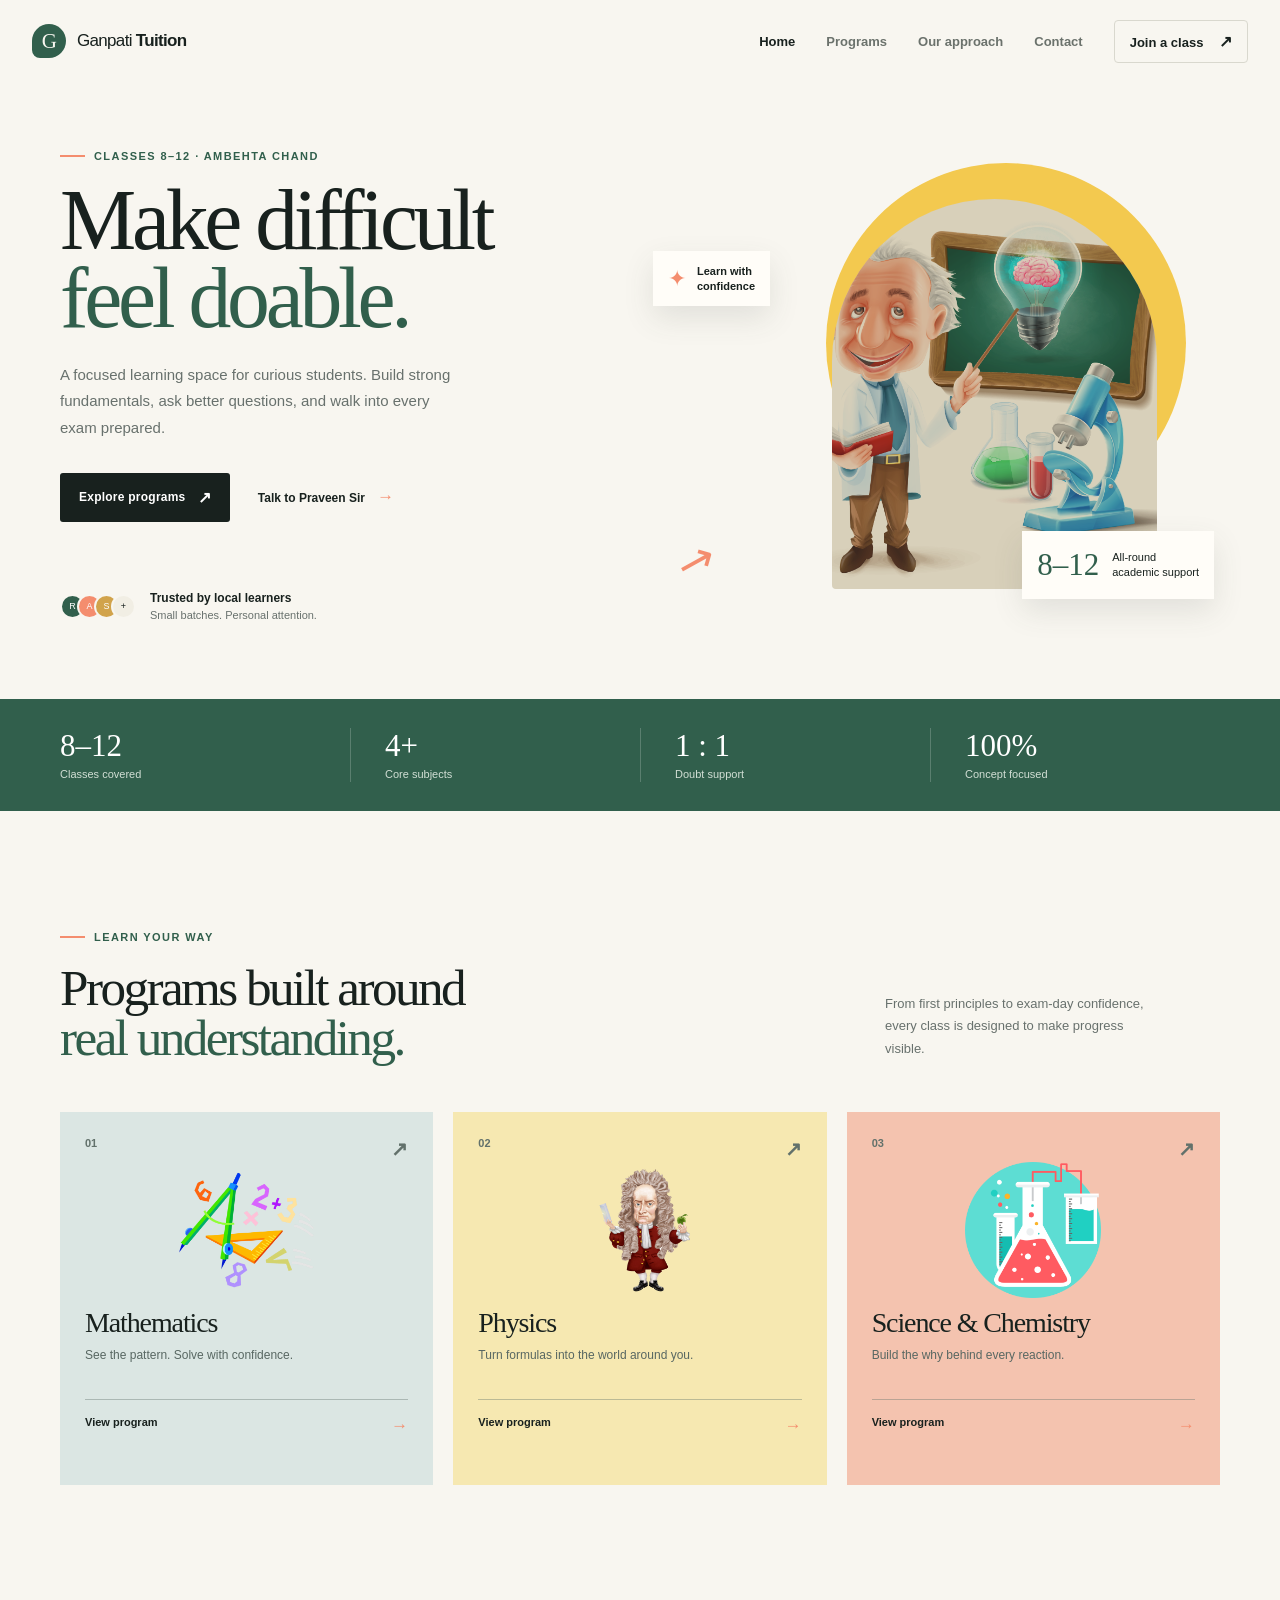
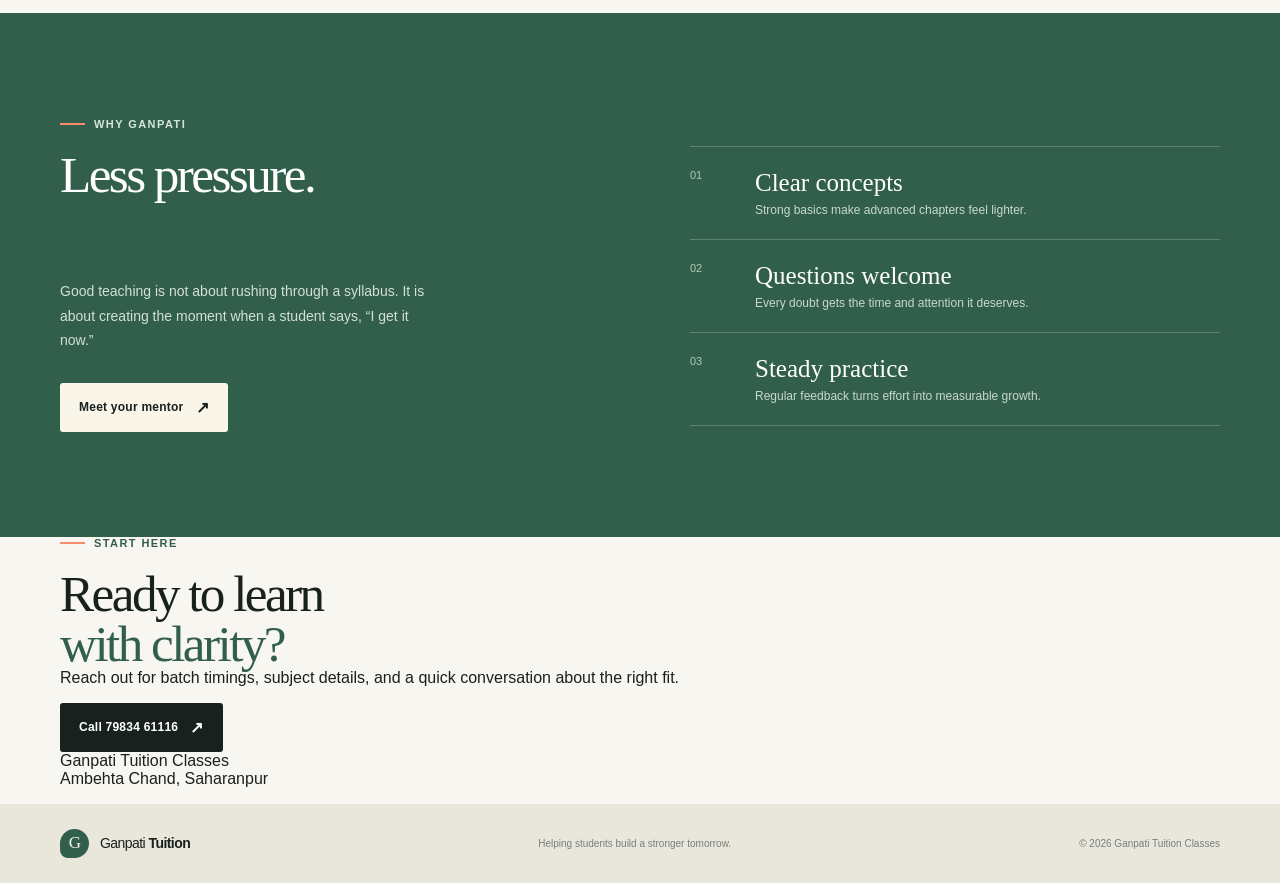
==== commit 472da9d8: "Add files via upload new files redesign by copilot" ====
--- a/index.html
+++ b/index.html
@@ -1,61 +1,61 @@
-<!DOCTYPE html>
-<html lang="en">
-
-<head>
-  <meta charset="UTF-8">
-  <meta name="viewport" content="width=device-width, initial-scale=1.0">
-  <title>Ganpati Tuition Classes | Learn with clarity</title>
-  <meta name="description" content="Focused tuition classes for students in classes 8 to 12, with expert support in Maths, Science, Physics and Chemistry.">
-  <link rel="preconnect" href="https://fonts.googleapis.com">
-  <link rel="preconnect" href="https://fonts.gstatic.com" crossorigin>
-  <link href="https://fonts.googleapis.com/css2?family=DM+Sans:wght@400;500;600;700&family=DM+Serif+Display&display=swap" rel="stylesheet">
-  <link rel="stylesheet" href="css/index.css">
-</head>
-
-<body>
-  <header class="site-header">
-    <a class="brand" href="#top" aria-label="Ganpati Tuition Classes home"><span class="brand-mark">G</span><span>Ganpati <b>Tuition</b></span></a>
-    <button class="menu-toggle" type="button" aria-label="Open navigation" aria-expanded="false"><span></span><span></span><span></span></button>
-    <nav class="site-nav" aria-label="Main navigation">
-      <a class="active" href="#top">Home</a><a href="#programs">Programs</a><a href="#approach">Our approach</a><a href="#contact">Contact</a><a class="nav-cta" href="#contact">Join a class <span aria-hidden="true">↗</span></a>
-    </nav>
-  </header>
-
-  <main id="top">
-    <section class="hero page-shell">
-      <div class="hero-copy">
-        <p class="eyebrow"><span></span> Classes 8–12 · Ambehta Chand</p>
-        <h1>Make difficult<br><em>feel doable.</em></h1>
-        <p class="hero-text">A focused learning space for curious students. Build strong fundamentals, ask better questions, and walk into every exam prepared.</p>
-        <div class="hero-actions"><a class="button button-dark" href="#programs">Explore programs <span>↗</span></a><a class="text-link" href="#contact">Talk to Praveen Sir <span>→</span></a></div>
-        <div class="hero-proof"><div class="avatar-stack" aria-hidden="true"><span>R</span><span>A</span><span>S</span><span>+</span></div><p><strong>Trusted by local learners</strong><br><span>Small batches. Personal attention.</span></p></div>
-      </div>
-      <div class="hero-visual"><div class="sun-shape"></div><div class="hero-image-frame"><img src="images/tut-p4.png" alt="Students learning together in a tuition class"></div><div class="floating-note note-top"><span class="note-icon">✦</span><strong>Learn with<br>confidence</strong></div><div class="floating-note note-bottom"><strong>8–12</strong><span>All-round<br>academic support</span></div><div class="scribble" aria-hidden="true">↗</div></div>
-    </section>
-
-    <section class="stats-strip"><div class="page-shell stats-grid"><div><strong>8–12</strong><span>Classes covered</span></div><div><strong>4+</strong><span>Core subjects</span></div><div><strong>1 : 1</strong><span>Doubt support</span></div><div><strong>100%</strong><span>Concept focused</span></div></div></section>
-
-    <section class="section page-shell" id="programs">
-      <div class="section-heading"><div><p class="eyebrow"><span></span> Learn your way</p><h2>Programs built around<br><em>real understanding.</em></h2></div><p class="section-intro">From first principles to exam-day confidence, every class is designed to make progress visible.</p></div>
-      <div class="subject-grid">
-        <article class="subject-card subject-blue"><div class="card-top"><span>01</span><span class="card-arrow">↗</span></div><div class="subject-art"><img src="images/math.png" alt="Maths illustration"></div><h3>Mathematics</h3><p>See the pattern. Solve with confidence.</p><a href="#contact">View program <span>→</span></a></article>
-        <article class="subject-card subject-yellow"><div class="card-top"><span>02</span><span class="card-arrow">↗</span></div><div class="subject-art"><img src="images/phy.png" alt="Physics illustration"></div><h3>Physics</h3><p>Turn formulas into the world around you.</p><a href="#contact">View program <span>→</span></a></article>
-        <article class="subject-card subject-coral"><div class="card-top"><span>03</span><span class="card-arrow">↗</span></div><div class="subject-art"><img src="images/che.png" alt="Chemistry illustration"></div><h3>Science & Chemistry</h3><p>Build the why behind every reaction.</p><a href="#contact">View program <span>→</span></a></article>
-      </div>
-    </section>
-
-    <section class="approach-section" id="approach"><div class="page-shell approach-layout"><div><p class="eyebrow light"><span></span> Why Ganpati</p><h2>Less pressure.<br><em>More progress.</em></h2><p class="approach-copy">Good teaching is not about rushing through a syllabus. It is about creating the moment when a student says, “I get it now.”</p><a class="button button-light" href="#contact">Meet your mentor <span>↗</span></a></div><div class="principles"><div class="principle"><span>01</span><div><h3>Clear concepts</h3><p>Strong basics make advanced chapters feel lighter.</p></div></div><div class="principle"><span>02</span><div><h3>Questions welcome</h3><p>Every doubt gets the time and attention it deserves.</p></div></div><div class="principle"><span>03</span><div><h3>Steady practice</h3><p>Regular feedback turns effort into measurable growth.</p></div></div></div></div></section>
-
-    <section class="contact-section page-shell" id="contact"><div class="contact-card"><div><p class="eyebrow"><span></span> Start here</p><h2>Ready to learn<br><em>with clarity?</em></h2><p>Reach out for batch timings, subject details, and a quick conversation about the right fit.</p></div><div class="contact-actions"><a class="button button-dark" href="tel:7983461116">Call 79834 61116 <span>↗</span></a><p>Ganpati Tuition Classes<br>Ambehta Chand, Saharanpur</p></div></div></section>
-  </main>
-
-  <footer><div class="page-shell footer-inner"><a class="brand" href="#top"><span class="brand-mark">G</span><span>Ganpati <b>Tuition</b></span></a><p>Helping students build a stronger tomorrow.</p><span>© 2026 Ganpati Tuition Classes</span></div></footer>
-  <script>
-    const toggle = document.querySelector('.menu-toggle');
-    const nav = document.querySelector('.site-nav');
-    toggle.addEventListener('click', () => { const isOpen = nav.classList.toggle('is-open'); toggle.setAttribute('aria-expanded', isOpen); });
-    nav.querySelectorAll('a').forEach((link) => link.addEventListener('click', () => nav.classList.remove('is-open')));
-  </script>
-</body>
-
-</html>
+<!DOCTYPE html>
+<html lang="en">
+
+<head>
+  <meta charset="UTF-8">
+  <meta name="viewport" content="width=device-width, initial-scale=1.0">
+  <title>Ganpati Tuition Classes | Learn with clarity</title>
+  <meta name="description" content="Focused tuition classes for students in classes 8 to 12, with expert support in Maths, Science, Physics and Chemistry.">
+  <link rel="preconnect" href="https://fonts.googleapis.com">
+  <link rel="preconnect" href="https://fonts.gstatic.com" crossorigin>
+  <link href="https://fonts.googleapis.com/css2?family=DM+Sans:wght@400;500;600;700&family=DM+Serif+Display&display=swap" rel="stylesheet">
+  <link rel="stylesheet" href="index.css">
+</head>
+
+<body>
+  <header class="site-header">
+    <a class="brand" href="#top" aria-label="Ganpati Tuition Classes home"><span class="brand-mark">G</span><span>Ganpati <b>Tuition</b></span></a>
+    <button class="menu-toggle" type="button" aria-label="Open navigation" aria-expanded="false"><span></span><span></span><span></span></button>
+    <nav class="site-nav" aria-label="Main navigation">
+      <a class="active" href="#top">Home</a><a href="#programs">Programs</a><a href="#approach">Our approach</a><a href="#contact">Contact</a><a class="nav-cta" href="#contact">Join a class <span aria-hidden="true">↗</span></a>
+    </nav>
+  </header>
+
+  <main id="top">
+    <section class="hero page-shell">
+      <div class="hero-copy">
+        <p class="eyebrow"><span></span> Classes 8–12 · Ambehta Chand</p>
+        <h1>Make difficult<br><em>feel doable.</em></h1>
+        <p class="hero-text">A focused learning space for curious students. Build strong fundamentals, ask better questions, and walk into every exam prepared.</p>
+        <div class="hero-actions"><a class="button button-dark" href="#programs">Explore programs <span>↗</span></a><a class="text-link" href="#contact">Talk to Praveen Sir <span>→</span></a></div>
+        <div class="hero-proof"><div class="avatar-stack" aria-hidden="true"><span>R</span><span>A</span><span>S</span><span>+</span></div><p><strong>Trusted by local learners</strong><br><span>Small batches. Personal attention.</span></p></div>
+      </div>
+      <div class="hero-visual"><div class="sun-shape"></div><div class="hero-image-frame"><img src="images/tut-p4.png" alt="Students learning together in a tuition class"></div><div class="floating-note note-top"><span class="note-icon">✦</span><strong>Learn with<br>confidence</strong></div><div class="floating-note note-bottom"><strong>8–12</strong><span>All-round<br>academic support</span></div><div class="scribble" aria-hidden="true">↗</div></div>
+    </section>
+
+    <section class="stats-strip"><div class="page-shell stats-grid"><div><strong>8–12</strong><span>Classes covered</span></div><div><strong>4+</strong><span>Core subjects</span></div><div><strong>1 : 1</strong><span>Doubt support</span></div><div><strong>100%</strong><span>Concept focused</span></div></div></section>
+
+    <section class="section page-shell" id="programs">
+      <div class="section-heading"><div><p class="eyebrow"><span></span> Learn your way</p><h2>Programs built around<br><em>real understanding.</em></h2></div><p class="section-intro">From first principles to exam-day confidence, every class is designed to make progress visible.</p></div>
+      <div class="subject-grid">
+        <article class="subject-card subject-blue"><div class="card-top"><span>01</span><span class="card-arrow">↗</span></div><div class="subject-art"><img src="images/math.png" alt="Maths illustration"></div><h3>Mathematics</h3><p>See the pattern. Solve with confidence.</p><a href="#contact">View program <span>→</span></a></article>
+        <article class="subject-card subject-yellow"><div class="card-top"><span>02</span><span class="card-arrow">↗</span></div><div class="subject-art"><img src="images/phy.png" alt="Physics illustration"></div><h3>Physics</h3><p>Turn formulas into the world around you.</p><a href="#contact">View program <span>→</span></a></article>
+        <article class="subject-card subject-coral"><div class="card-top"><span>03</span><span class="card-arrow">↗</span></div><div class="subject-art"><img src="images/che.png" alt="Chemistry illustration"></div><h3>Science & Chemistry</h3><p>Build the why behind every reaction.</p><a href="#contact">View program <span>→</span></a></article>
+      </div>
+    </section>
+
+    <section class="approach-section" id="approach"><div class="page-shell approach-layout"><div><p class="eyebrow light"><span></span> Why Ganpati</p><h2>Less pressure.<br><em>More progress.</em></h2><p class="approach-copy">Good teaching is not about rushing through a syllabus. It is about creating the moment when a student says, “I get it now.”</p><a class="button button-light" href="#contact">Meet your mentor <span>↗</span></a></div><div class="principles"><div class="principle"><span>01</span><div><h3>Clear concepts</h3><p>Strong basics make advanced chapters feel lighter.</p></div></div><div class="principle"><span>02</span><div><h3>Questions welcome</h3><p>Every doubt gets the time and attention it deserves.</p></div></div><div class="principle"><span>03</span><div><h3>Steady practice</h3><p>Regular feedback turns effort into measurable growth.</p></div></div></div></div></section>
+
+    <section class="contact-section page-shell" id="contact"><div class="contact-card"><div><p class="eyebrow"><span></span> Start here</p><h2>Ready to learn<br><em>with clarity?</em></h2><p>Reach out for batch timings, subject details, and a quick conversation about the right fit.</p></div><div class="contact-actions"><a class="button button-dark" href="tel:7983461116">Call 79834 61116 <span>↗</span></a><p>Ganpati Tuition Classes<br>Ambehta Chand, Saharanpur</p></div></div></section>
+  </main>
+
+  <footer><div class="page-shell footer-inner"><a class="brand" href="#top"><span class="brand-mark">G</span><span>Ganpati <b>Tuition</b></span></a><p>Helping students build a stronger tomorrow.</p><span>© 2026 Ganpati Tuition Classes</span></div></footer>
+  <script>
+    const toggle = document.querySelector('.menu-toggle');
+    const nav = document.querySelector('.site-nav');
+    toggle.addEventListener('click', () => { const isOpen = nav.classList.toggle('is-open'); toggle.setAttribute('aria-expanded', isOpen); });
+    nav.querySelectorAll('a').forEach((link) => link.addEventListener('click', () => nav.classList.remove('is-open')));
+  </script>
+</body>
+
+</html>
--- a/index.css
+++ b/index.css
@@ -0,0 +1,49 @@
+:root {
+  --ink: #18211e;
+  --muted: #68716d;
+  --paper: #f8f6f0;
+  --cream: #f1eee4;
+  --green: #315f4c;
+  --yellow: #f3c94f;
+  --coral: #f48d6e;
+  --line: #d9d8ce;
+}
+* { box-sizing: border-box; }
+html { scroll-behavior: smooth; }
+body { margin: 0; color: var(--ink); background: var(--paper); font-family: "DM Sans", sans-serif; }
+a { color: inherit; text-decoration: none; }
+.page-shell { width: min(1160px, calc(100% - 64px)); margin: 0 auto; }
+.site-header { width: min(1220px, calc(100% - 64px)); height: 82px; margin: auto; display: flex; align-items: center; justify-content: space-between; }
+.brand { display: inline-flex; align-items: center; gap: 11px; font-size: 17px; font-weight: 500; letter-spacing: -.04em; }
+.brand b { font-weight: 700; }
+.brand-mark { width: 34px; height: 34px; display: grid; place-items: center; color: var(--paper); background: var(--green); border-radius: 50% 50% 50% 8px; font-family: Georgia, serif; font-size: 21px; }
+.site-nav { display: flex; align-items: center; gap: 31px; color: #6b726c; font-size: 13px; font-weight: 600; }
+.site-nav a { transition: color .2s ease; }
+.site-nav a:hover, .site-nav .active { color: var(--ink); }
+.nav-cta { color: var(--ink) !important; border: 1px solid var(--line); padding: 11px 15px; border-radius: 4px; }
+.nav-cta span, .button span { margin-left: 12px; font-size: 16px; }
+.menu-toggle { display: none; border: 0; background: transparent; padding: 8px; }
+.menu-toggle span { display: block; width: 22px; height: 2px; margin: 4px; background: var(--ink); }
+.hero { min-height: 585px; display: grid; grid-template-columns: 50% 50%; align-items: center; padding: 68px 0 76px; }
+.eyebrow { display: flex; align-items: center; gap: 9px; margin: 0 0 20px; color: var(--green); font-size: 11px; font-weight: 700; letter-spacing: .13em; text-transform: uppercase; }
+.eyebrow span { display: inline-block; width: 25px; height: 2px; background: var(--coral); }
+h1, h2, h3, p { margin-top: 0; }
+h1, h2 { font-family: "DM Serif Display", Georgia, serif; font-weight: 400; letter-spacing: -.05em; }
+h1 { margin-bottom: 24px; font-size: clamp(58px, 6.7vw, 92px); line-height: .91; }
+h1 em, h2 em { color: var(--green); font-style: normal; }
+.hero-text { max-width: 405px; color: var(--muted); font-size: 15px; line-height: 1.75; }
+.hero-actions { display: flex; align-items: center; gap: 28px; margin-top: 32px; }
+.button { display: inline-flex; align-items: center; padding: 15px 19px; border-radius: 3px; font-size: 12px; font-weight: 700; letter-spacing: .02em; transition: transform .2s ease, box-shadow .2s ease; }
+.button:hover { transform: translateY(-2px); box-shadow: 0 7px 15px #1b292322; }
+.button-dark { color: #fff; background: var(--ink); }
+.button-light { color: var(--ink); background: #f9f5e9; }
+.text-link { font-size: 12px; font-weight: 700; }.text-link span { padding-left: 9px; color: var(--coral); font-size: 17px; }
+.hero-proof { display: flex; align-items: center; gap: 14px; margin-top: 67px; }.hero-proof p { margin: 0; font-size: 11px; line-height: 1.5; }.hero-proof strong { font-size: 12px; }.hero-proof p span { color: var(--muted); }
+.avatar-stack { display: flex; padding-left: 8px; }.avatar-stack span { width: 25px; height: 25px; display: grid; place-items: center; margin-left: -8px; border: 2px solid var(--paper); border-radius: 50%; color: #fff; background: var(--green); font-size: 9px; }.avatar-stack span:nth-child(2) { background: var(--coral); }.avatar-stack span:nth-child(3) { background: #d1a34b; }.avatar-stack span:last-child { color: var(--ink); background: var(--cream); }
+.hero-visual { position: relative; height: 460px; }.sun-shape { position: absolute; top: 6px; right: 34px; width: 360px; height: 360px; border-radius: 50%; background: var(--yellow); }.hero-image-frame { position: absolute; top: 42px; right: 63px; width: 325px; height: 390px; overflow: hidden; border-radius: 165px 165px 4px 4px; background: #d8d0ba; }.hero-image-frame img { width: 100%; height: 100%; object-fit: cover; object-position: center; mix-blend-mode: multiply; opacity: .86; }.floating-note { position: absolute; z-index: 2; display: flex; align-items: center; gap: 11px; padding: 13px 15px; background: #fffdf8; box-shadow: 0 12px 30px #45504420; font-size: 11px; line-height: 1.35; }.note-icon { color: var(--coral); font-size: 22px; }.note-top { top: 94px; left: 13px; }.note-bottom { right: 6px; bottom: 18px; gap: 13px; }.note-bottom strong { font-family: "DM Serif Display", serif; color: var(--green); font-size: 31px; font-weight: 400; }.scribble { position: absolute; bottom: 30px; left: 38px; color: var(--coral); font-size: 45px; transform: rotate(16deg); }
+.stats-strip { background: var(--green); color: #fff; }.stats-grid { min-height: 112px; display: grid; grid-template-columns: repeat(4, 1fr); align-items: center; }.stats-grid div { padding: 0 34px; border-left: 1px solid #ffffff33; }.stats-grid div:first-child { padding-left: 0; border-left: 0; }.stats-grid strong { display: block; font-family: "DM Serif Display", serif; font-size: 31px; font-weight: 400; }.stats-grid span { color: #d2dfd5; font-size: 11px; }
+.section { padding: 120px 0 128px; }.section-heading { display: flex; justify-content: space-between; align-items: end; margin-bottom: 48px; }.section-heading h2, .approach-section h2, .contact-card h2 { margin: 0; font-size: clamp(40px, 4vw, 58px); line-height: .98; }.section-intro { width: 265px; margin: 0 70px 4px 0; color: var(--muted); font-size: 13px; line-height: 1.7; }.subject-grid { display: grid; grid-template-columns: repeat(3, 1fr); gap: 20px; }.subject-card { min-height: 373px; padding: 25px 25px 23px; position: relative; overflow: hidden; }.subject-blue { background: #dbe6e3; }.subject-yellow { background: #f6e8b1; }.subject-coral { background: #f4c3af; }.card-top { display: flex; justify-content: space-between; color: #62716b; font-size: 11px; font-weight: 700; }.card-arrow { font-size: 20px; }.subject-art { height: 138px; display: grid; place-items: center; }.subject-art img { width: 136px; height: 136px; object-fit: contain; }.subject-card h3 { margin: 8px 0 9px; font-family: "DM Serif Display", serif; font-size: 28px; font-weight: 400; letter-spacing: -.04em; }.subject-card p { min-height: 36px; margin-bottom: 15px; color: #586762; font-size: 12px; }.subject-card a { border-top: 1px solid #61746d66; display: flex; justify-content: space-between; padding-top: 16px; font-size: 11px; font-weight: 700; }.subject-card a span { color: var(--coral); font-size: 17px; }
+.approach-section { padding: 105px 0; color: #fff; background: var(--green); }.approach-layout { display: grid; grid-template-columns: 1fr 1fr; gap: 100px; }.light { color: #d7e5d8; }.approach-copy { max-width: 385px; margin: 29px 0 30px; color: #d4e0d5; font-size: 14px; line-height: 1.75; }.principles { padding-top: 28px; }.principle { display: grid; grid-template-columns: 40px 1fr; gap: 25px; padding: 22px 0; border-top: 1px solid #ffffff36; }.principle:last-child { border-bottom: 1px solid #ffffff36; }.principle > span { color: #b1cbb5; font-size: 11px; }.principle h3 { margin: 0 0 6px; font-family: "DM Serif Display", serif; font-size: 25px; font-weight: 400; }.principle p { margin: 0; color: #c8d9cb; font-size: 12px; }
+footer { padding: 25px 0; background: #e9e6dc; }.footer-inner { display: flex; align-items: center; justify-content: space-between; color: #78807a; font-size: 10px; }.footer-inner .brand { color: var(--ink); font-size: 14px; }.footer-inner .brand-mark { width: 29px; height: 29px; font-size: 17px; }.footer-inner p { margin: 0; }
+@media (max-width: 760px) { .page-shell, .site-header { width: min(100% - 40px, 560px); }.site-header { height: 70px; }.menu-toggle { display: block; z-index: 3; }.site-nav { display: none; position: absolute; z-index: 2; top: 60px; left: 20px; right: 20px; padding: 18px; flex-direction: column; align-items: stretch; gap: 0; background: var(--paper); box-shadow: 0 12px 25px #18211e22; }.site-nav.is-open { display: flex; }.site-nav a { padding: 12px 9px; }.nav-cta { margin-top: 6px; text-align: center; }.hero { display: block; padding: 65px 0 55px; }.hero h1 { font-size: clamp(60px, 17vw, 86px); }.hero-visual { height: 405px; margin-top: 35px; }.sun-shape { right: 15px; width: 280px; height: 280px; }.hero-image-frame { right: 27px; width: 260px; height: 337px; }.note-top { left: 0; top: 60px; }.note-bottom { right: -4px; bottom: 9px; }.scribble { left: 8px; }.stats-grid { grid-template-columns: repeat(2, 1fr); padding: 23px 0; gap: 22px 0; }.stats-grid div, .stats-grid div:first-child { padding: 0 0 0 19px; border-left: 1px solid #ffffff33; }.stats-grid div:nth-child(odd) { padding-left: 0; border-left: 0; }.section { padding: 80px 0; }.section-heading { display: block; margin-bottom: 35px; }.section-intro { width: auto; margin: 20px 0 0; }.subject-grid { grid-template-columns: 1fr; }.subject-card { min-height: 350px; }.approach-section { padding: 75px 0; }.approach-layout { display: block; }.principles { margin-top: 58px; }.contact-section { padding: 65px 0; }.contact-card { display: block; padding: 38px 25px; }.contact-actions { margin-top: 30px; }.footer-inner { display: grid; gap: 15px; }.footer-inner p { order: 3; } }
+@media (min-width: 761px) and (max-width: 1000px) { .page-shell, .site-header { width: calc(100% - 48px); }.site-nav { gap: 18px; }.hero { grid-template-columns: 47% 53%; }.hero-image-frame { right: 12px; }.sun-shape { right: -10px; }.note-top { left: -15px; }.section-intro { margin-right: 0; } }
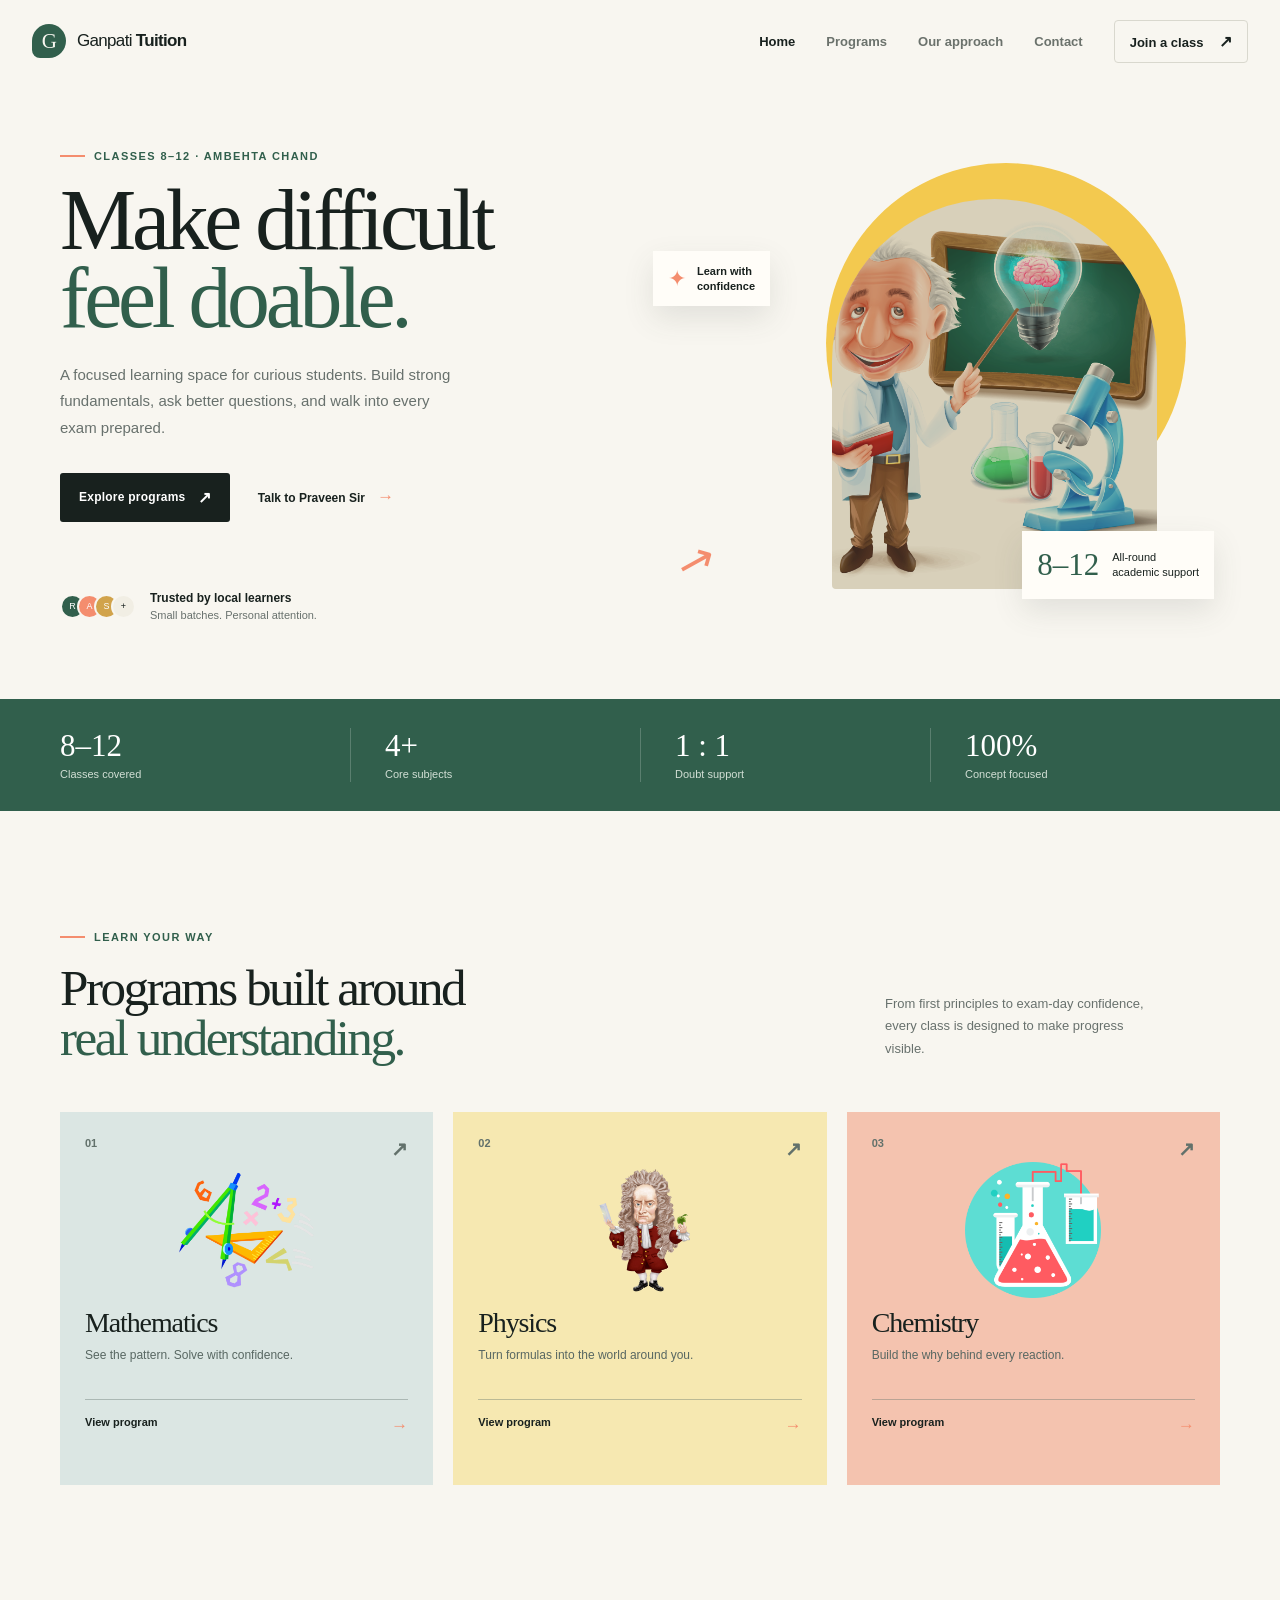
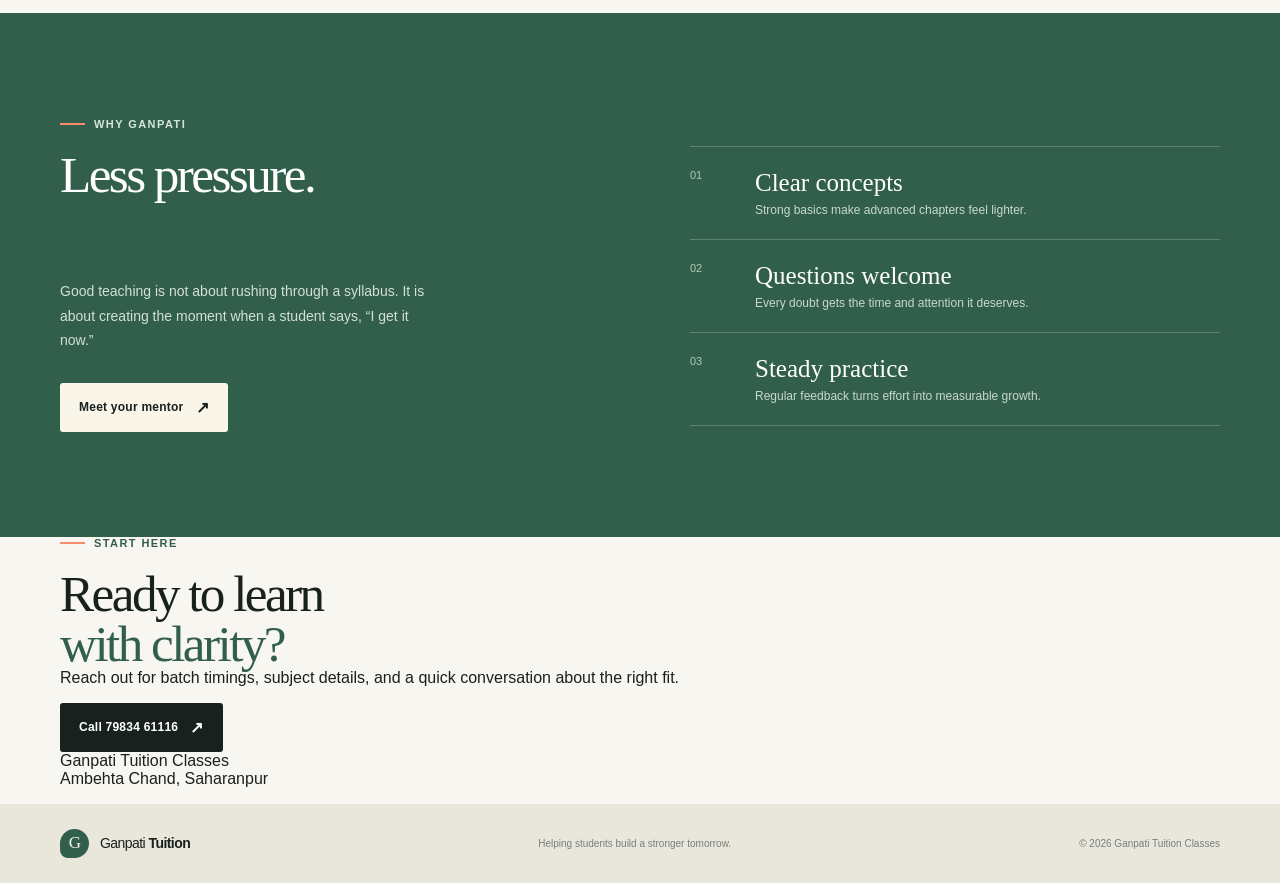
==== commit e17d9b97: "science remove" ====
--- a/index.html
+++ b/index.html
@@ -40,7 +40,7 @@
       <div class="subject-grid">
         <article class="subject-card subject-blue"><div class="card-top"><span>01</span><span class="card-arrow">↗</span></div><div class="subject-art"><img src="images/math.png" alt="Maths illustration"></div><h3>Mathematics</h3><p>See the pattern. Solve with confidence.</p><a href="#contact">View program <span>→</span></a></article>
         <article class="subject-card subject-yellow"><div class="card-top"><span>02</span><span class="card-arrow">↗</span></div><div class="subject-art"><img src="images/phy.png" alt="Physics illustration"></div><h3>Physics</h3><p>Turn formulas into the world around you.</p><a href="#contact">View program <span>→</span></a></article>
-        <article class="subject-card subject-coral"><div class="card-top"><span>03</span><span class="card-arrow">↗</span></div><div class="subject-art"><img src="images/che.png" alt="Chemistry illustration"></div><h3>Science & Chemistry</h3><p>Build the why behind every reaction.</p><a href="#contact">View program <span>→</span></a></article>
+        <article class="subject-card subject-coral"><div class="card-top"><span>03</span><span class="card-arrow">↗</span></div><div class="subject-art"><img src="images/che.png" alt="Chemistry illustration"></div><h3>Chemistry</h3><p>Build the why behind every reaction.</p><a href="#contact">View program <span>→</span></a></article>
       </div>
     </section>
 
